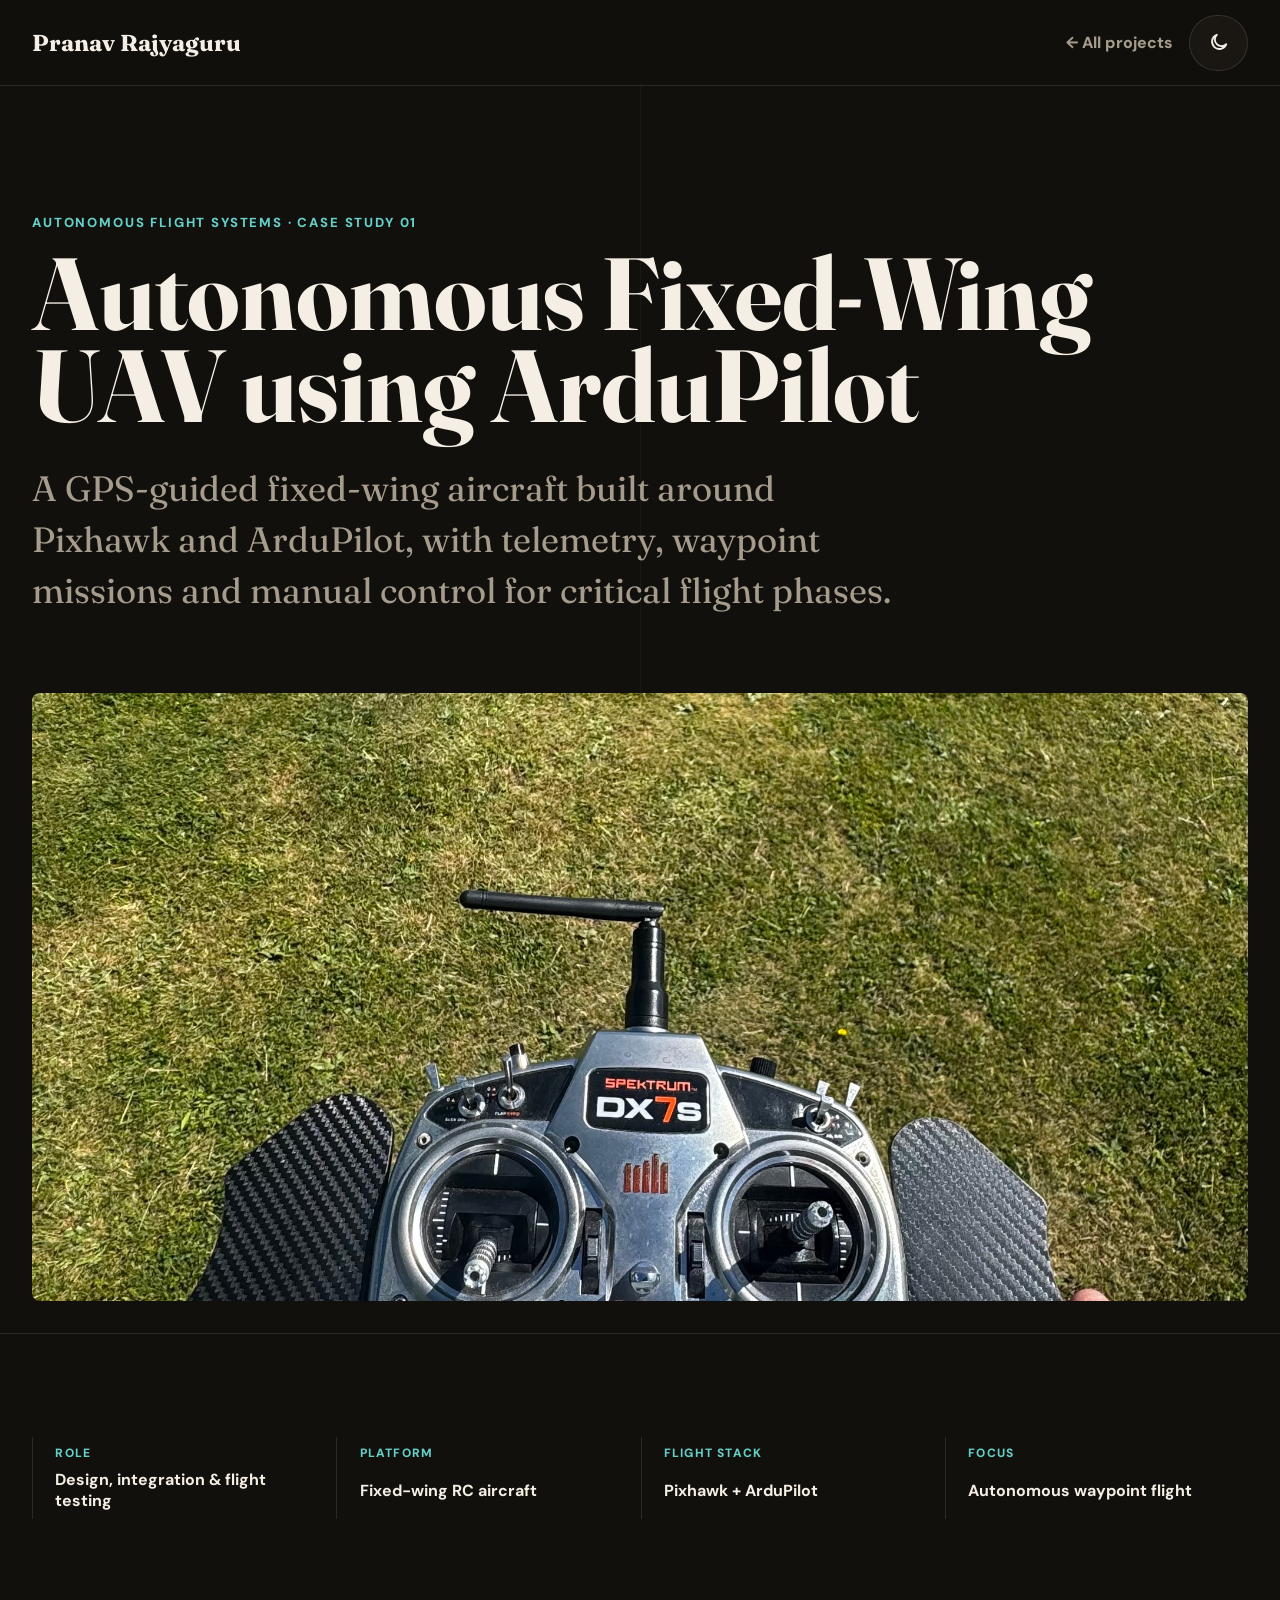
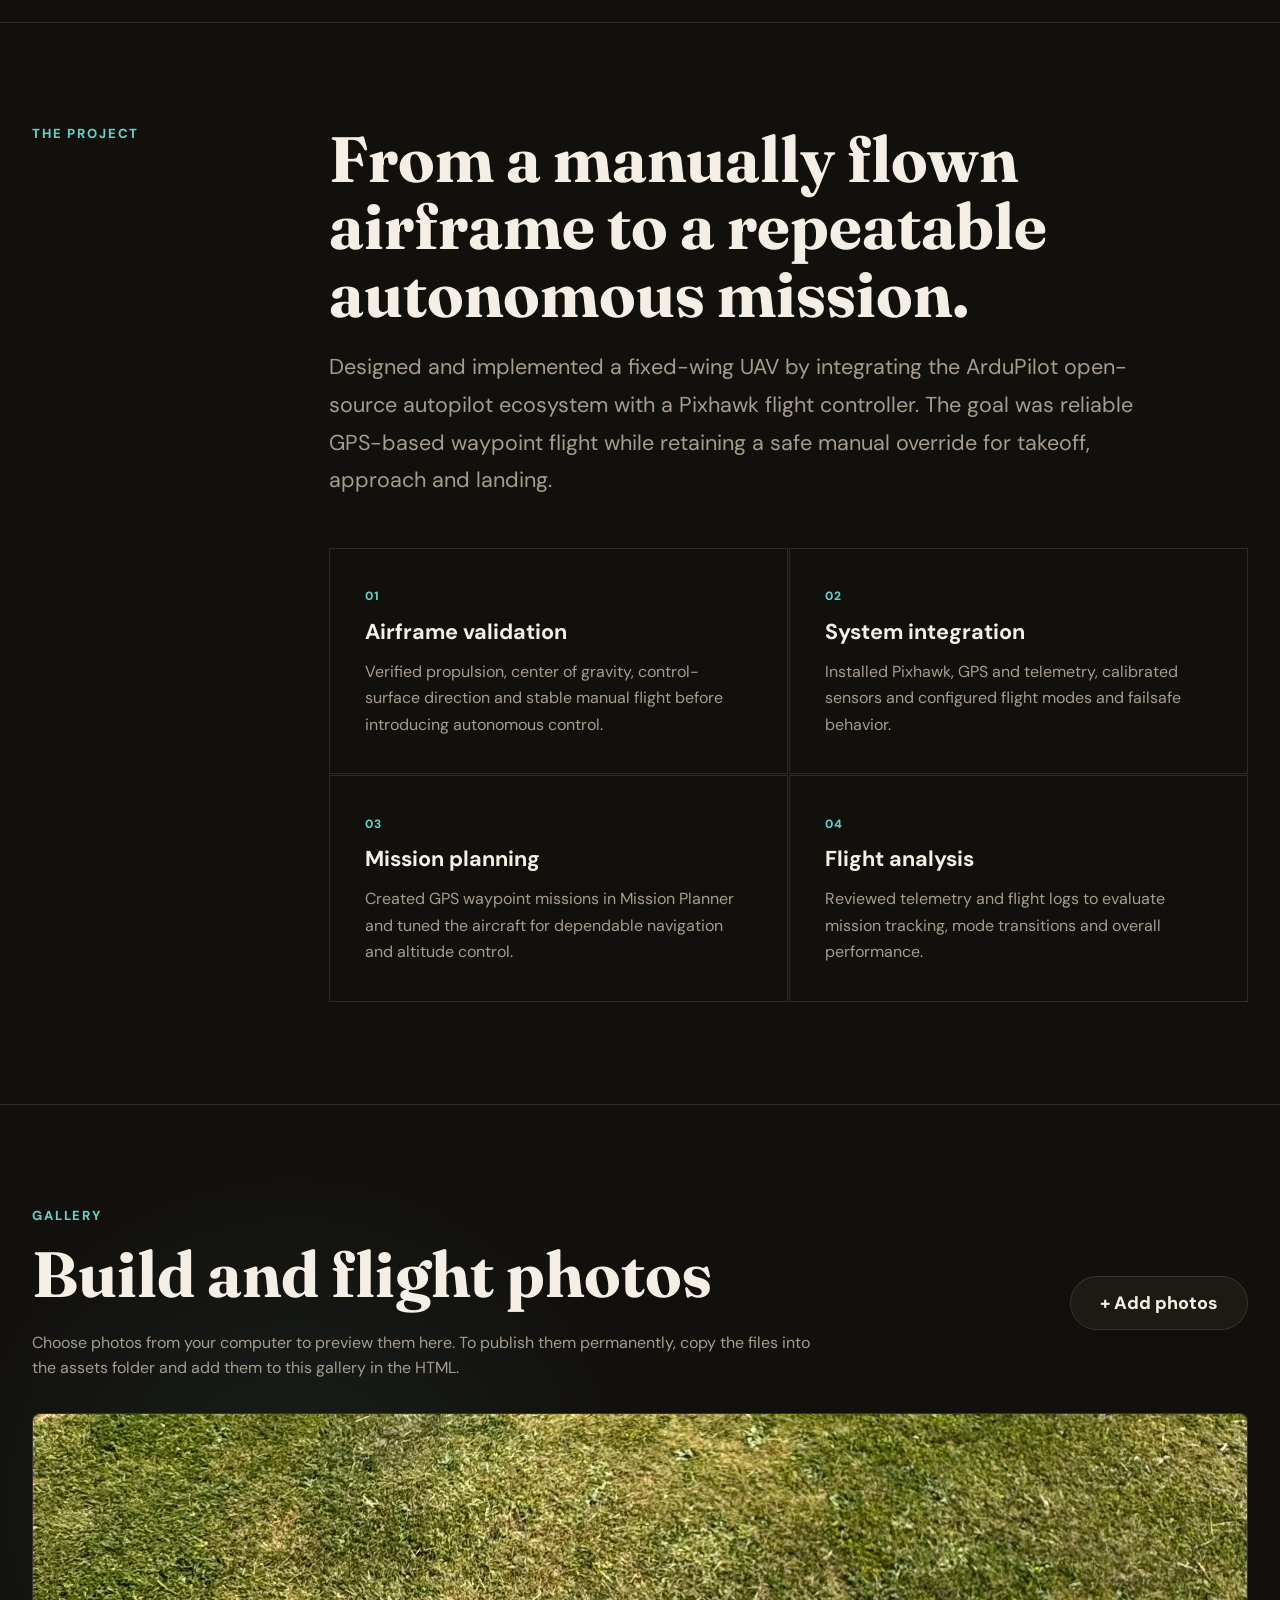
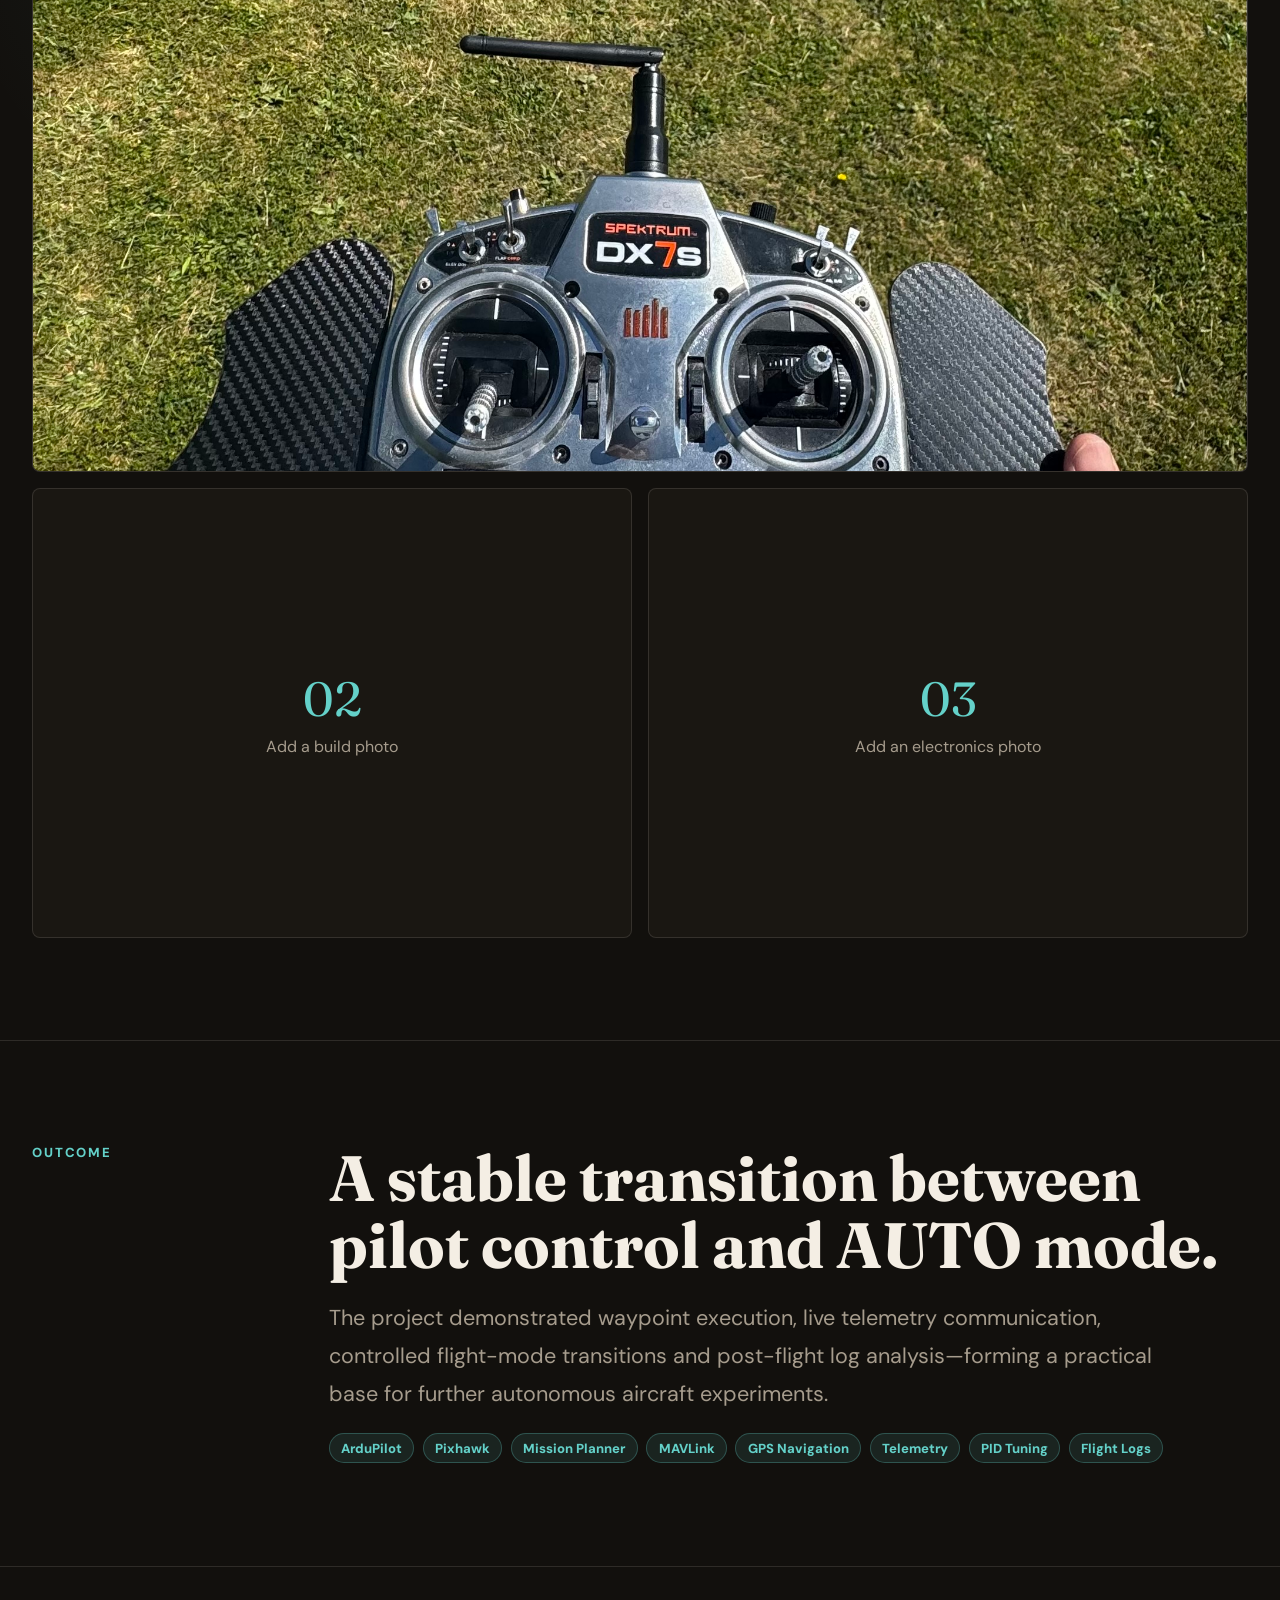
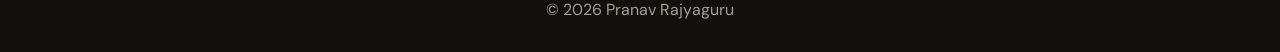
==== project-autonomous-uav.html @ 07b7494c "Open UAV project as standalone case study" ====
<!DOCTYPE html>
<html lang="en">
<head>
  <meta charset="UTF-8">
  <meta name="viewport" content="width=device-width, initial-scale=1.0">
  <meta name="description" content="Autonomous fixed-wing UAV case study by Pranav Rajyaguru.">
  <title>Autonomous Fixed-Wing UAV | Pranav Rajyaguru</title>
  <link rel="preconnect" href="https://fonts.googleapis.com">
  <link rel="preconnect" href="https://fonts.gstatic.com" crossorigin>
  <link href="https://fonts.googleapis.com/css2?family=DM+Sans:wght@500;600;700;800&family=Fraunces:opsz,wght@9..144,600;9..144,700&display=swap" rel="stylesheet">
  <link rel="stylesheet" href="style.css">
  <link rel="stylesheet" href="project.css">
</head>
<body>
  <header class="site-header">
    <nav class="nav-shell project-nav" aria-label="Project navigation">
      <a class="brand" href="index.html">Pranav Rajyaguru</a>
      <div class="project-nav-actions">
        <a href="index.html#projects">← All projects</a>
        <button class="chip-button theme-toggle" id="themeToggle" type="button" aria-label="Toggle theme">
          <svg viewBox="0 0 24 24" aria-hidden="true">
            <path d="M21 13.3A8 8 0 1 1 10.7 3a6.6 6.6 0 0 0 10.3 10.3Z"></path>
          </svg>
        </button>
      </div>
    </nav>
  </header>

  <main>
    <section class="project-hero">
      <div class="project-page-shell">
        <p class="project-label">Autonomous Flight Systems · Case Study 01</p>
        <h1>Autonomous Fixed-Wing UAV using ArduPilot</h1>
        <p class="project-intro">
          A GPS-guided fixed-wing aircraft built around Pixhawk and ArduPilot,
          with telemetry, waypoint missions and manual control for critical flight phases.
        </p>
        <img class="project-hero-image" src="assets/project-cover.jpg" alt="Fixed-wing UAV on a field">
      </div>
    </section>

    <section class="project-page-section">
      <div class="project-page-shell project-facts">
        <div><span>Role</span><strong>Design, integration & flight testing</strong></div>
        <div><span>Platform</span><strong>Fixed-wing RC aircraft</strong></div>
        <div><span>Flight stack</span><strong>Pixhawk + ArduPilot</strong></div>
        <div><span>Focus</span><strong>Autonomous waypoint flight</strong></div>
      </div>
    </section>

    <section class="project-page-section">
      <div class="project-page-shell story-grid">
        <p class="section-kicker">The project</p>
        <div>
          <h2>From a manually flown airframe to a repeatable autonomous mission.</h2>
          <p>Designed and implemented a fixed-wing UAV by integrating the ArduPilot open-source autopilot ecosystem with a Pixhawk flight controller. The goal was reliable GPS-based waypoint flight while retaining a safe manual override for takeoff, approach and landing.</p>

          <div class="project-page-phases">
            <article><span>01</span><h3>Airframe validation</h3><p>Verified propulsion, center of gravity, control-surface direction and stable manual flight before introducing autonomous control.</p></article>
            <article><span>02</span><h3>System integration</h3><p>Installed Pixhawk, GPS and telemetry, calibrated sensors and configured flight modes and failsafe behavior.</p></article>
            <article><span>03</span><h3>Mission planning</h3><p>Created GPS waypoint missions in Mission Planner and tuned the aircraft for dependable navigation and altitude control.</p></article>
            <article><span>04</span><h3>Flight analysis</h3><p>Reviewed telemetry and flight logs to evaluate mission tracking, mode transitions and overall performance.</p></article>
          </div>
        </div>
      </div>
    </section>

    <section class="project-page-section" id="gallery">
      <div class="project-page-shell">
        <div class="gallery-heading">
          <div>
            <p class="section-kicker">Gallery</p>
            <h2>Build and flight photos</h2>
          </div>
          <label class="pill-button gallery-upload">
            <input id="photoUpload" type="file" accept="image/*" multiple>
            + Add photos
          </label>
        </div>
        <p class="upload-note" id="uploadNote">Choose photos from your computer to preview them here. To publish them permanently, copy the files into the assets folder and add them to this gallery in the HTML.</p>
        <div class="project-gallery" id="projectGallery">
          <figure class="gallery-wide">
            <img src="assets/project-cover.jpg" alt="Fixed-wing UAV ready for flight">
            <figcaption>Flight-ready fixed-wing UAV</figcaption>
          </figure>
          <div class="gallery-placeholder"><span>02</span><p>Add a build photo</p></div>
          <div class="gallery-placeholder"><span>03</span><p>Add an electronics photo</p></div>
        </div>
      </div>
    </section>

    <section class="project-page-section">
      <div class="project-page-shell story-grid">
        <p class="section-kicker">Outcome</p>
        <div>
          <h2>A stable transition between pilot control and AUTO mode.</h2>
          <p>The project demonstrated waypoint execution, live telemetry communication, controlled flight-mode transitions and post-flight log analysis—forming a practical base for further autonomous aircraft experiments.</p>
          <div class="project-tags" aria-label="Technologies used">
            <span>ArduPilot</span><span>Pixhawk</span><span>Mission Planner</span><span>MAVLink</span>
            <span>GPS Navigation</span><span>Telemetry</span><span>PID Tuning</span><span>Flight Logs</span>
          </div>
        </div>
      </div>
    </section>
  </main>

  <footer class="footer"><p>&copy; <span id="currentYear"></span> Pranav Rajyaguru</p></footer>
  <script src="project.js"></script>
</body>
</html>
---- style.css ----
:root {
  --bg: #12100d;
  --panel: #1a1712;
  --panel-strong: #211d16;
  --text: #f4eee4;
  --muted: #a69c8d;
  --line: rgba(244, 238, 228, 0.12);
  --accent: #64d1c9;
  --accent-strong: #5bc8c0;
  --shadow: rgba(0, 0, 0, 0.35);
  --font-display: "Fraunces", Georgia, serif;
  --font-body: "DM Sans", Arial, sans-serif;
}

[data-theme="light"] {
  --bg: #f5eee4;
  --panel: #fff8ed;
  --panel-strong: #efe3d2;
  --text: #181510;
  --muted: #6f6252;
  --line: rgba(24, 21, 16, 0.14);
  --shadow: rgba(57, 43, 25, 0.14);
}

* {
  box-sizing: border-box;
  margin: 0;
  padding: 0;
}

html {
  scroll-behavior: smooth;
}

body {
  background:
    radial-gradient(circle at 23% 64%, rgba(100, 209, 201, 0.08), transparent 22rem),
    var(--bg);
  color: var(--text);
  font-family: var(--font-body);
  min-height: 100vh;
  transition: background-color 180ms ease, color 180ms ease;
}

body::before {
  background: linear-gradient(90deg, transparent, rgba(244, 238, 228, 0.035), transparent);
  content: "";
  inset: 0 auto 0 50%;
  pointer-events: none;
  position: fixed;
  width: 1px;
}

img {
  display: block;
  max-width: 100%;
}

a {
  color: inherit;
  text-decoration: none;
}

button {
  color: inherit;
  font: inherit;
}

.site-header {
  background: rgba(18, 16, 13, 0.86);
  backdrop-filter: blur(18px);
  position: sticky;
  top: 0;
  z-index: 10;
}

[data-theme="light"] .site-header {
  background: rgba(245, 238, 228, 0.86);
}

.nav-shell {
  align-items: center;
  border-bottom: 1px solid var(--line);
  display: flex;
  gap: 2rem;
  justify-content: space-between;
  margin: 0 auto;
  max-width: 1476px;
  min-height: 86px;
  padding: 0 2rem;
}

.brand {
  font-family: var(--font-display);
  font-size: clamp(1.25rem, 1.8vw, 1.7rem);
  font-weight: 700;
  letter-spacing: 0;
}

.nav-actions {
  align-items: center;
  display: flex;
  gap: clamp(1rem, 2.2vw, 2.4rem);
}

.nav-actions a {
  color: var(--muted);
  font-size: clamp(0.95rem, 1.4vw, 1.38rem);
  font-weight: 700;
  transition: color 160ms ease;
}

.nav-actions a:hover,
.nav-actions a.active {
  color: var(--accent);
}

.chip-button {
  align-items: center;
  background: var(--panel);
  border: 1px solid var(--line);
  border-radius: 999px;
  cursor: pointer;
  display: inline-flex;
  font-weight: 800;
  height: 56px;
  justify-content: center;
  min-width: 56px;
  padding: 0 1.1rem;
  transition: transform 160ms ease, border-color 160ms ease;
}

.chip-button:hover {
  border-color: rgba(100, 209, 201, 0.45);
  transform: translateY(-2px);
}

.theme-toggle svg {
  fill: none;
  height: 22px;
  stroke: currentColor;
  stroke-linecap: round;
  stroke-linejoin: round;
  stroke-width: 2;
  width: 22px;
}

.menu-button {
  background: transparent;
  border: 0;
  cursor: pointer;
  display: none;
  height: 42px;
  width: 42px;
}

.menu-button span {
  background: currentColor;
  display: block;
  height: 2px;
  margin: 7px auto;
  width: 23px;
}

.section {
  padding: clamp(5rem, 8vw, 9rem) 2rem;
}

.hero {
  min-height: calc(100vh - 86px);
}

.hero-shell {
  align-items: center;
  display: grid;
  gap: clamp(3.5rem, 7vw, 6rem);
  grid-template-columns: minmax(280px, 0.78fr) minmax(320px, 1.22fr);
  margin: 0 auto;
  max-width: 1510px;
}

.portrait-wrap {
  aspect-ratio: 1;
  border: 1px solid rgba(100, 209, 201, 0.46);
  border-radius: 50%;
  box-shadow: 0 24px 70px var(--shadow);
  margin-inline: auto;
  max-width: 510px;
  padding: 15px;
  position: relative;
  width: min(100%, 34vw);
}

.portrait-wrap::after {
  border: 1px solid rgba(244, 238, 228, 0.82);
  border-radius: 50%;
  content: "";
  inset: 28px;
  pointer-events: none;
  position: absolute;
}

.portrait {
  border-radius: 50%;
  height: 100%;
  object-fit: cover;
  object-position: center;
  width: 100%;
}

.hero-copy {
  max-width: 740px;
}

.eyebrow,
.section-kicker,
.project-label {
  color: var(--accent);
  font-size: 0.82rem;
  font-weight: 800;
  letter-spacing: 0.14em;
  margin-bottom: 1rem;
  text-transform: uppercase;
}

h1,
h2 {
  font-family: var(--font-display);
  font-weight: 700;
  letter-spacing: 0;
}

h1 {
  font-size: clamp(4.5rem, 8.2vw, 7.3rem);
  line-height: 0.9;
  margin-bottom: 2rem;
}

.lead {
  font-family: var(--font-display);
  font-size: clamp(2rem, 3.2vw, 2.8rem);
  font-weight: 600;
  line-height: 1.34;
  max-width: 620px;
}

.lead em {
  color: var(--accent);
  font-style: italic;
}

.button-row,
.social-row {
  display: flex;
  flex-wrap: wrap;
  gap: 1rem;
}

.button-row {
  margin-top: 1.75rem;
}

.social-row {
  margin-top: 1rem;
}

.pill-button,
.social-row a {
  align-items: center;
  background: rgba(33, 29, 22, 0.78);
  border: 1px solid var(--line);
  border-radius: 999px;
  display: inline-flex;
  font-size: clamp(1rem, 1.4vw, 1.35rem);
  font-weight: 800;
  gap: 0.7rem;
  justify-content: center;
  min-height: 68px;
  padding: 0 1.8rem;
  transition: transform 160ms ease, border-color 160ms ease, background 160ms ease;
}

[data-theme="light"] .pill-button,
[data-theme="light"] .social-row a {
  background: rgba(255, 248, 237, 0.8);
}

.pill-button:hover,
.social-row a:hover {
  border-color: rgba(100, 209, 201, 0.5);
  transform: translateY(-3px);
}

.pill-button.primary {
  background: var(--accent-strong);
  border-color: transparent;
  color: #10201d;
}

.pill-button svg {
  fill: none;
  height: 22px;
  stroke: currentColor;
  stroke-linecap: round;
  stroke-linejoin: round;
  stroke-width: 2;
  width: 22px;
}

.social-icon {
  align-items: center;
  display: inline-flex;
  font-size: 0.82rem;
  font-weight: 900;
  height: 24px;
  justify-content: center;
  line-height: 1;
  width: 24px;
}

.linkedin {
  background: #0a66c2;
  border-radius: 3px;
  color: #fff;
  font-family: Arial, sans-serif;
  font-size: 1rem;
}

.gitlab {
  color: #ff7a2f;
}

.github {
  background: var(--text);
  border-radius: 50%;
  color: var(--bg);
  font-size: 0.68rem;
}

.content-shell,
.contact-shell {
  margin: 0 auto;
  max-width: 1240px;
}

.content-shell {
  display: grid;
  gap: clamp(2rem, 6vw, 5rem);
  grid-template-columns: 220px 1fr;
}

.split-section {
  border-top: 1px solid var(--line);
}

.split-section h2,
.contact-section h2 {
  font-size: clamp(2.4rem, 5vw, 4.4rem);
  line-height: 1.03;
  margin-bottom: 1.2rem;
}

.split-section p:not(.section-kicker):not(.project-label) {
  color: var(--muted);
  font-size: clamp(1.05rem, 1.7vw, 1.35rem);
  line-height: 1.75;
  max-width: 870px;
}

.card-grid {
  display: grid;
  gap: 1rem;
  grid-template-columns: repeat(3, minmax(0, 1fr));
}

.experience-stack {
  display: grid;
  gap: 0;
}

.experience-item {
  background: transparent;
  border: 0;
  border-top: 1px solid var(--line);
  border-radius: 0;
  display: grid;
  gap: clamp(1.4rem, 4vw, 3rem);
  grid-template-columns: minmax(170px, 220px) minmax(0, 1fr);
  padding: clamp(1.8rem, 3.4vw, 2.7rem) 0;
}

.experience-item:last-of-type {
  border-bottom: 1px solid var(--line);
}

.experience-meta {
  align-content: start;
  display: grid;
  gap: 0.6rem;
}

.experience-meta span,
.detail-card span {
  color: var(--muted);
  font-size: 0.95rem;
  font-weight: 700;
}

.experience-meta strong {
  color: var(--accent);
  font-size: 0.9rem;
  line-height: 1.25;
}

.experience-logo-card {
  align-items: center;
  background: transparent;
  border: 0;
  border-radius: 0;
  display: flex;
  height: 48px;
  justify-content: flex-start;
  margin-top: 0.2rem;
  overflow: visible;
  padding: 0;
  width: 132px;
}

.experience-logo-card img {
  filter: grayscale(1) contrast(1.04);
  max-height: 42px;
  mix-blend-mode: multiply;
  object-fit: contain;
  opacity: 0.9;
  width: 100%;
}

.experience-logo-card .cybex-logo-img {
  max-height: none;
  width: 118px;
}

.experience-logo-card .audi-logo-img {
  max-height: none;
  width: 96px;
}

.experience-logo-card .porsche-logo-img {
  max-height: none;
  width: 40px;
}

[data-theme="dark"] .experience-logo-card img {
  filter: grayscale(1) invert(1) contrast(0.9);
  mix-blend-mode: screen;
  opacity: 0.82;
}

.experience-item h3 {
  font-size: clamp(1.45rem, 2.6vw, 2.25rem);
  line-height: 1.22;
  margin-bottom: 1rem;
}

.experience-item ul {
  color: var(--muted);
  display: grid;
  font-size: clamp(1rem, 1.6vw, 1.2rem);
  gap: 0.75rem;
  line-height: 1.65;
  list-style: none;
}

.experience-item li {
  padding-left: 1.15rem;
  position: relative;
}

.experience-item li::before {
  background: var(--accent);
  border-radius: 50%;
  content: "";
  height: 0.38rem;
  left: 0;
  position: absolute;
  top: 0.65rem;
  width: 0.38rem;
}

.detail-card,
.project-feature {
  background: var(--panel);
  border: 1px solid var(--line);
  border-radius: 8px;
}

.detail-card {
  padding: 1.4rem;
}

.detail-card p {
  color: var(--accent);
  font-size: 0.82rem;
  font-weight: 800;
  letter-spacing: 0.08em;
  margin-bottom: 0.55rem;
  text-transform: uppercase;
}

.detail-card h3 {
  font-size: clamp(1.2rem, 1.8vw, 1.55rem);
  line-height: 1.25;
}

.project-feature {
  align-items: start;
  display: grid;
  gap: 2rem;
  grid-template-columns: minmax(240px, 0.55fr) 1fr;
  overflow: hidden;
  padding: 1rem;
}

#projects .content-shell {
  grid-template-columns: 1fr;
  max-width: 1080px;
}

#projects .section-kicker {
  margin-bottom: 1rem;
}

.project-stack {
  display: grid;
  gap: 1rem;
}

.project-accordion {
  background: var(--panel);
  border: 1px solid var(--line);
  border-radius: 8px;
  overflow: hidden;
  transition: border-color 160ms ease, background 160ms ease;
}

.project-accordion[open],
.project-accordion:hover {
  background: var(--panel-strong);
  border-color: rgba(100, 209, 201, 0.44);
}

.project-accordion summary,
.project-card-link {
  align-items: stretch;
  cursor: pointer;
  display: grid;
  gap: 1rem;
  grid-template-columns: minmax(180px, 280px) minmax(0, 1fr);
  list-style: none;
  padding: 1rem;
}

.project-accordion summary::-webkit-details-marker {
  display: none;
}

.project-accordion summary img,
.project-card-link img,
.project-card-media {
  aspect-ratio: 16 / 9;
  background: rgba(100, 209, 201, 0.1);
  border-radius: 6px;
  height: 160px;
  object-fit: cover;
  width: 100%;
}

.project-card-media {
  align-items: center;
  color: var(--accent);
  display: flex;
  font-family: var(--font-display);
  font-size: clamp(2.4rem, 6vw, 4rem);
  font-weight: 700;
  justify-content: center;
}

.project-summary-copy {
  align-content: center;
  display: grid;
  gap: 0.65rem;
  min-width: 0;
}

.project-summary-copy strong {
  font-family: var(--font-display);
  font-size: clamp(1.8rem, 4vw, 3.5rem);
  line-height: 1;
}

.project-summary-copy span:not(.project-card-number):not(.project-card-action) {
  color: var(--muted);
  font-size: clamp(1rem, 1.4vw, 1.15rem);
  line-height: 1.55;
}

.project-card-number,
.project-card-action {
  color: var(--accent);
  font-size: 0.76rem;
  font-weight: 800;
  letter-spacing: 0.1em;
  text-transform: uppercase;
}

.project-card-link {
  transition: transform 180ms ease;
}

.project-card-link:hover {
  transform: translateY(-2px);
}

.project-accordion[open] .project-card-action {
  color: var(--text);
}

.project-accordion[open] .project-feature,
.project-accordion[open] .project-placeholder {
  animation: project-panel-in 180ms ease;
}

@keyframes project-panel-in {
  from {
    opacity: 0;
    transform: translateY(8px);
  }

  to {
    opacity: 1;
    transform: translateY(0);
  }
}

.project-feature img {
  aspect-ratio: 4 / 3;
  border-radius: 6px;
  height: 100%;
  max-height: 420px;
  object-fit: cover;
  width: 100%;
}

.project-copy {
  padding: 1rem 1rem 1rem 0;
}

.project-copy > p {
  margin-bottom: 1.2rem;
}

.project-highlights,
.project-phases {
  display: grid;
  gap: 1rem;
  margin-top: 1rem;
}

.project-highlights {
  grid-template-columns: repeat(2, minmax(0, 1fr));
}

.project-highlights div,
.project-phases article {
  background: rgba(255, 255, 255, 0.025);
  border: 1px solid var(--line);
  border-radius: 8px;
  padding: 1rem;
}

.project-highlights span,
.project-phases span {
  color: var(--accent);
  display: inline-block;
  font-size: 0.76rem;
  font-weight: 800;
  letter-spacing: 0.1em;
  margin-bottom: 0.4rem;
  text-transform: uppercase;
}

.project-phases h3 {
  font-size: clamp(1.1rem, 1.8vw, 1.35rem);
  margin-bottom: 0.45rem;
}

.project-tags {
  display: flex;
  flex-wrap: wrap;
  gap: 0.55rem;
  margin-top: 1.2rem;
}

.project-tags span {
  background: rgba(100, 209, 201, 0.1);
  border: 1px solid rgba(100, 209, 201, 0.28);
  border-radius: 999px;
  color: var(--accent);
  font-size: 0.82rem;
  font-weight: 800;
  padding: 0.35rem 0.7rem;
}

.project-placeholder {
  background: var(--panel);
  border: 1px solid var(--line);
  border-radius: 8px;
  padding: clamp(1.2rem, 3vw, 2rem);
}

.project-placeholder p:not(.project-label) {
  color: var(--muted);
  font-size: clamp(1.05rem, 1.7vw, 1.35rem);
  line-height: 1.75;
  max-width: 760px;
}

.contact-section {
  border-top: 1px solid var(--line);
  text-align: center;
}

.contact-shell {
  align-items: center;
  display: flex;
  flex-direction: column;
}

.contact-section h2 {
  max-width: 850px;
}

.footer {
  border-top: 1px solid var(--line);
  color: var(--muted);
  padding: 2rem;
  text-align: center;
}

@media (max-width: 980px) {
  .nav-actions {
    background: var(--bg);
    border-bottom: 1px solid var(--line);
    display: none;
    flex-direction: column;
    gap: 1.4rem;
    left: 0;
    padding: 1.5rem;
    position: absolute;
    right: 0;
    top: 86px;
  }

  .nav-actions.open {
    display: flex;
  }

  .menu-button {
    display: block;
  }

  .hero-shell,
  .content-shell,
  .experience-item,
  .project-feature {
    grid-template-columns: 1fr;
  }

  .project-accordion summary,
  .project-card-link {
    grid-template-columns: 1fr;
  }

  .portrait-wrap {
    max-width: 430px;
    width: min(100%, 430px);
  }

  .hero-copy {
    margin: 0 auto;
    text-align: center;
  }

  .lead {
    margin: 0 auto;
  }

  .button-row,
  .social-row {
    justify-content: center;
  }

  .project-copy {
    padding: 0.5rem;
  }

  .project-highlights {
    grid-template-columns: 1fr;
  }

  .card-grid {
    grid-template-columns: 1fr;
  }
}

@media (max-width: 620px) {
  .nav-shell,
  .section {
    padding-left: 1rem;
    padding-right: 1rem;
  }

  .hero {
    min-height: auto;
  }

  h1 {
    font-size: clamp(3.2rem, 16vw, 4.9rem);
  }

  .lead {
    font-size: clamp(1.55rem, 8vw, 2.15rem);
  }

  .portrait-wrap {
    padding: 10px;
  }

  .portrait-wrap::after {
    inset: 20px;
  }

  .pill-button,
  .social-row a {
    min-height: 56px;
    padding: 0 1.2rem;
    width: 100%;
  }
}
---- project.css ----
.project-page-shell {
  margin: 0 auto;
  max-width: 1240px;
}

.project-nav-actions {
  align-items: center;
  display: flex;
  gap: 1rem;
}

.project-nav-actions > a {
  color: var(--muted);
  font-weight: 800;
}

.project-nav-actions > a:hover {
  color: var(--accent);
}

.project-hero {
  padding: clamp(5rem, 10vw, 9rem) 2rem 2rem;
}

.project-hero h1 {
  font-size: clamp(3.6rem, 8vw, 7.5rem);
  max-width: 1100px;
}

.project-intro {
  color: var(--muted);
  font-family: var(--font-display);
  font-size: clamp(1.4rem, 2.8vw, 2.2rem);
  line-height: 1.45;
  max-width: 880px;
}

.project-hero-image {
  aspect-ratio: 16 / 8;
  border-radius: 8px;
  margin-top: clamp(2.5rem, 6vw, 5rem);
  object-fit: cover;
  width: 100%;
}

.project-page-section {
  border-top: 1px solid var(--line);
  padding: clamp(4rem, 8vw, 7rem) 2rem;
}

.project-facts {
  display: grid;
  gap: 1px;
  grid-template-columns: repeat(4, 1fr);
}

.project-facts div {
  border-left: 1px solid var(--line);
  display: grid;
  gap: 0.55rem;
  padding: 0.5rem 1.4rem;
}

.project-facts span,
.project-page-phases span {
  color: var(--accent);
  font-size: 0.75rem;
  font-weight: 800;
  letter-spacing: 0.1em;
  text-transform: uppercase;
}

.story-grid {
  display: grid;
  gap: clamp(2rem, 6vw, 5rem);
  grid-template-columns: 220px 1fr;
}

.story-grid h2,
.gallery-heading h2 {
  font-size: clamp(2.4rem, 5vw, 4.4rem);
  line-height: 1.05;
  margin-bottom: 1.4rem;
}

.story-grid > div > p {
  color: var(--muted);
  font-size: clamp(1.05rem, 1.7vw, 1.35rem);
  line-height: 1.75;
  max-width: 850px;
}

.project-page-phases {
  display: grid;
  gap: 1px;
  grid-template-columns: repeat(2, 1fr);
  margin-top: 3rem;
}

.project-page-phases article {
  border: 1px solid var(--line);
  padding: clamp(1.4rem, 3vw, 2.2rem);
}

.project-page-phases h3 {
  font-size: 1.35rem;
  margin: 0.8rem 0;
}

.project-page-phases p {
  color: var(--muted);
  line-height: 1.65;
}

.gallery-heading {
  align-items: end;
  display: flex;
  justify-content: space-between;
}

.gallery-upload {
  cursor: pointer;
  min-height: 54px;
}

.gallery-upload input {
  display: none;
}

.upload-note {
  color: var(--muted);
  line-height: 1.6;
  margin: 0 0 2rem;
  max-width: 800px;
}

.project-gallery {
  display: grid;
  gap: 1rem;
  grid-template-columns: repeat(2, 1fr);
}

.project-gallery figure,
.gallery-placeholder {
  background: var(--panel);
  border: 1px solid var(--line);
  border-radius: 8px;
  overflow: hidden;
}

.project-gallery img {
  aspect-ratio: 4 / 3;
  height: 100%;
  object-fit: cover;
  width: 100%;
}

.gallery-wide {
  grid-column: 1 / -1;
}

.gallery-wide img {
  aspect-ratio: 16 / 8;
}

.project-gallery figcaption {
  color: var(--muted);
  padding: 0.9rem 1rem;
}

.gallery-placeholder {
  align-items: center;
  aspect-ratio: 4 / 3;
  color: var(--muted);
  display: flex;
  flex-direction: column;
  gap: 0.5rem;
  justify-content: center;
}

.gallery-placeholder span {
  color: var(--accent);
  font-family: var(--font-display);
  font-size: 3rem;
}

@media (max-width: 760px) {
  .project-hero,
  .project-page-section {
    padding-left: 1rem;
    padding-right: 1rem;
  }

  .project-facts,
  .story-grid,
  .project-page-phases,
  .project-gallery {
    grid-template-columns: 1fr;
  }

  .gallery-wide {
    grid-column: auto;
  }

  .gallery-heading {
    align-items: flex-start;
    flex-direction: column;
  }

  .gallery-upload {
    margin-bottom: 1.5rem;
  }
}
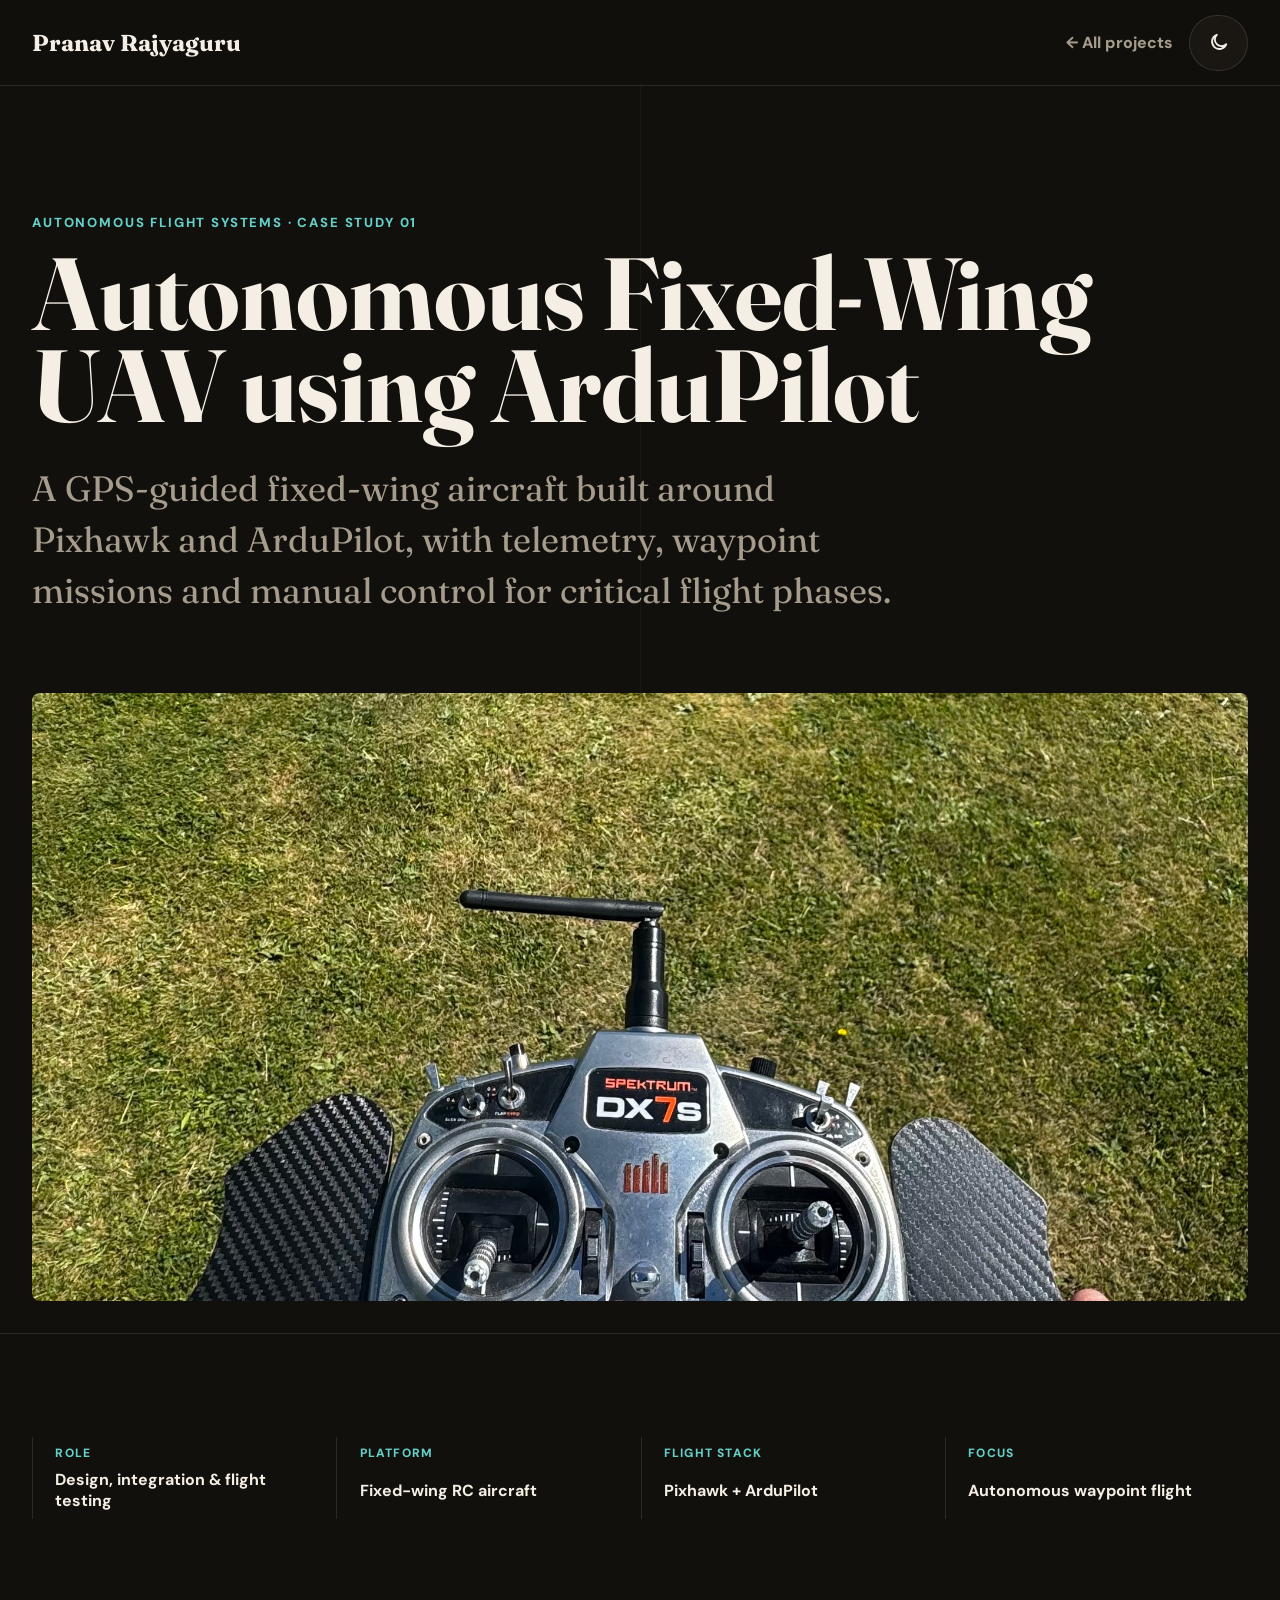
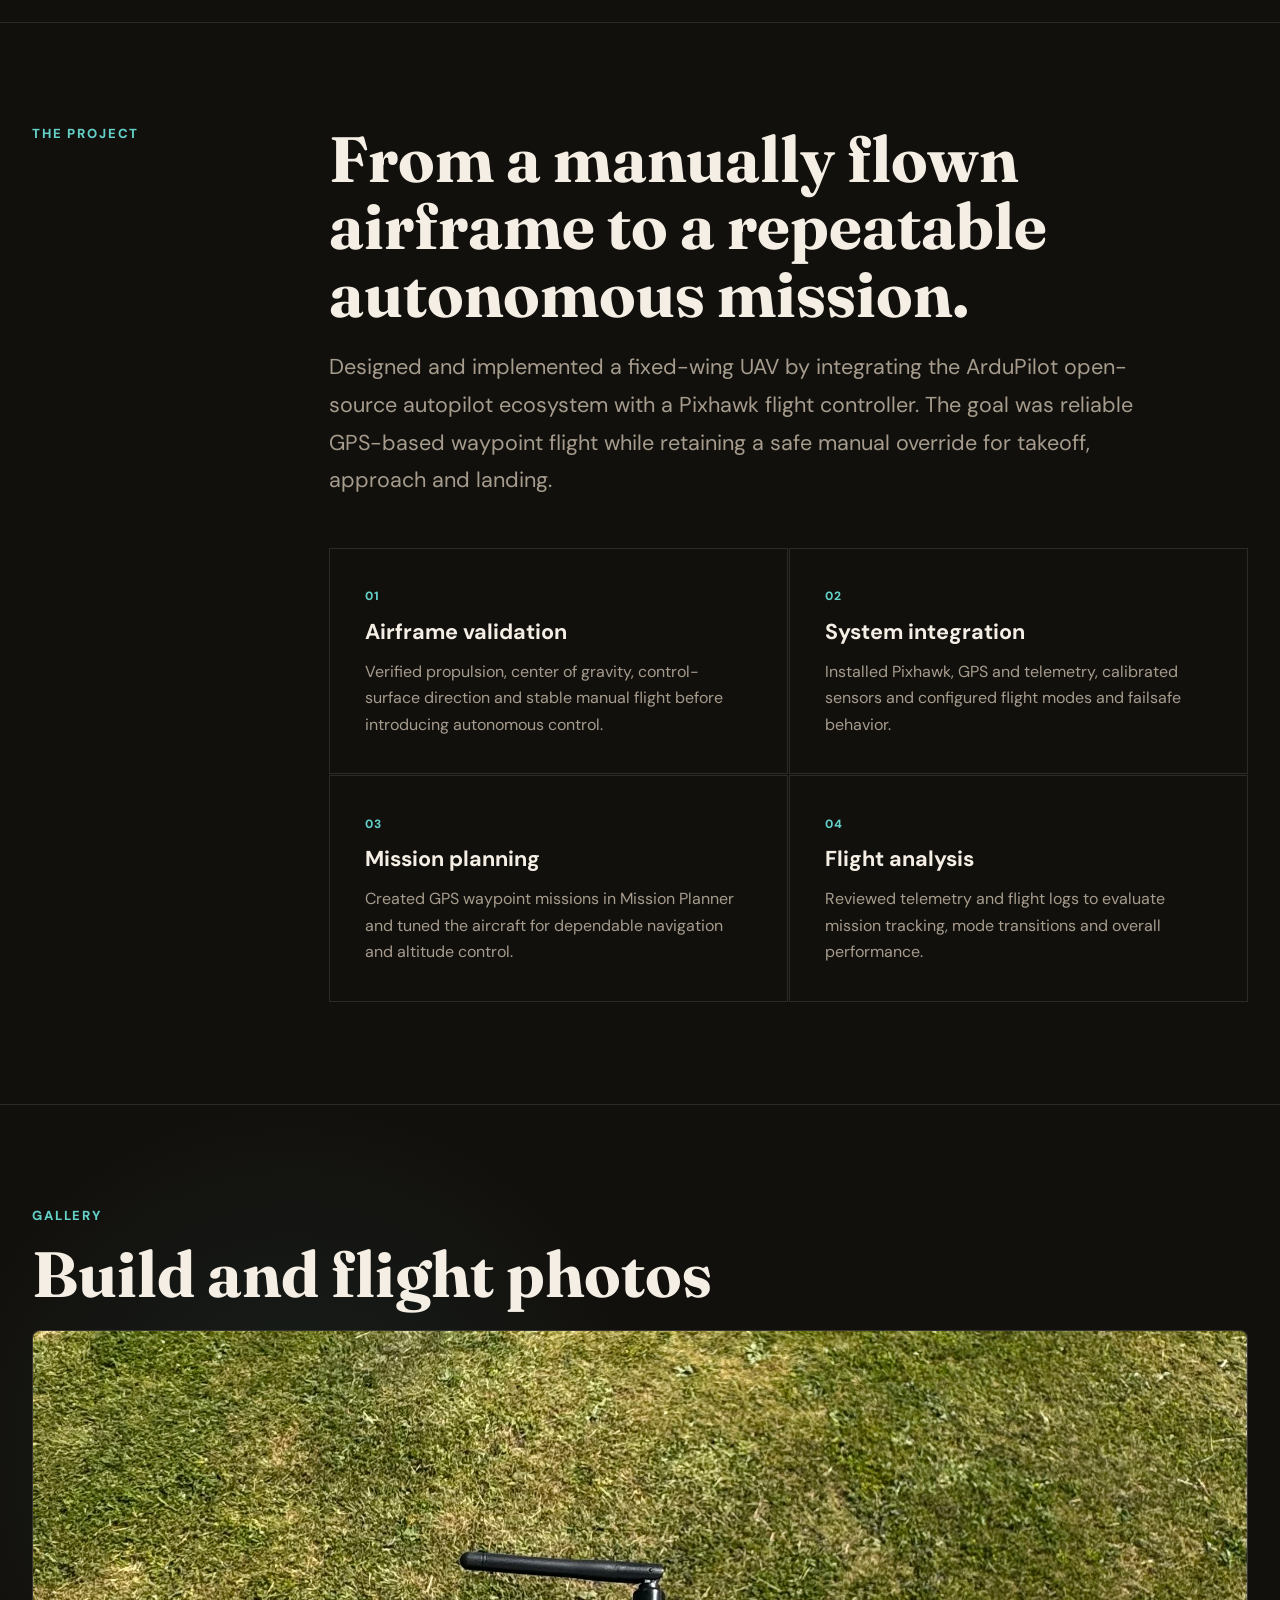
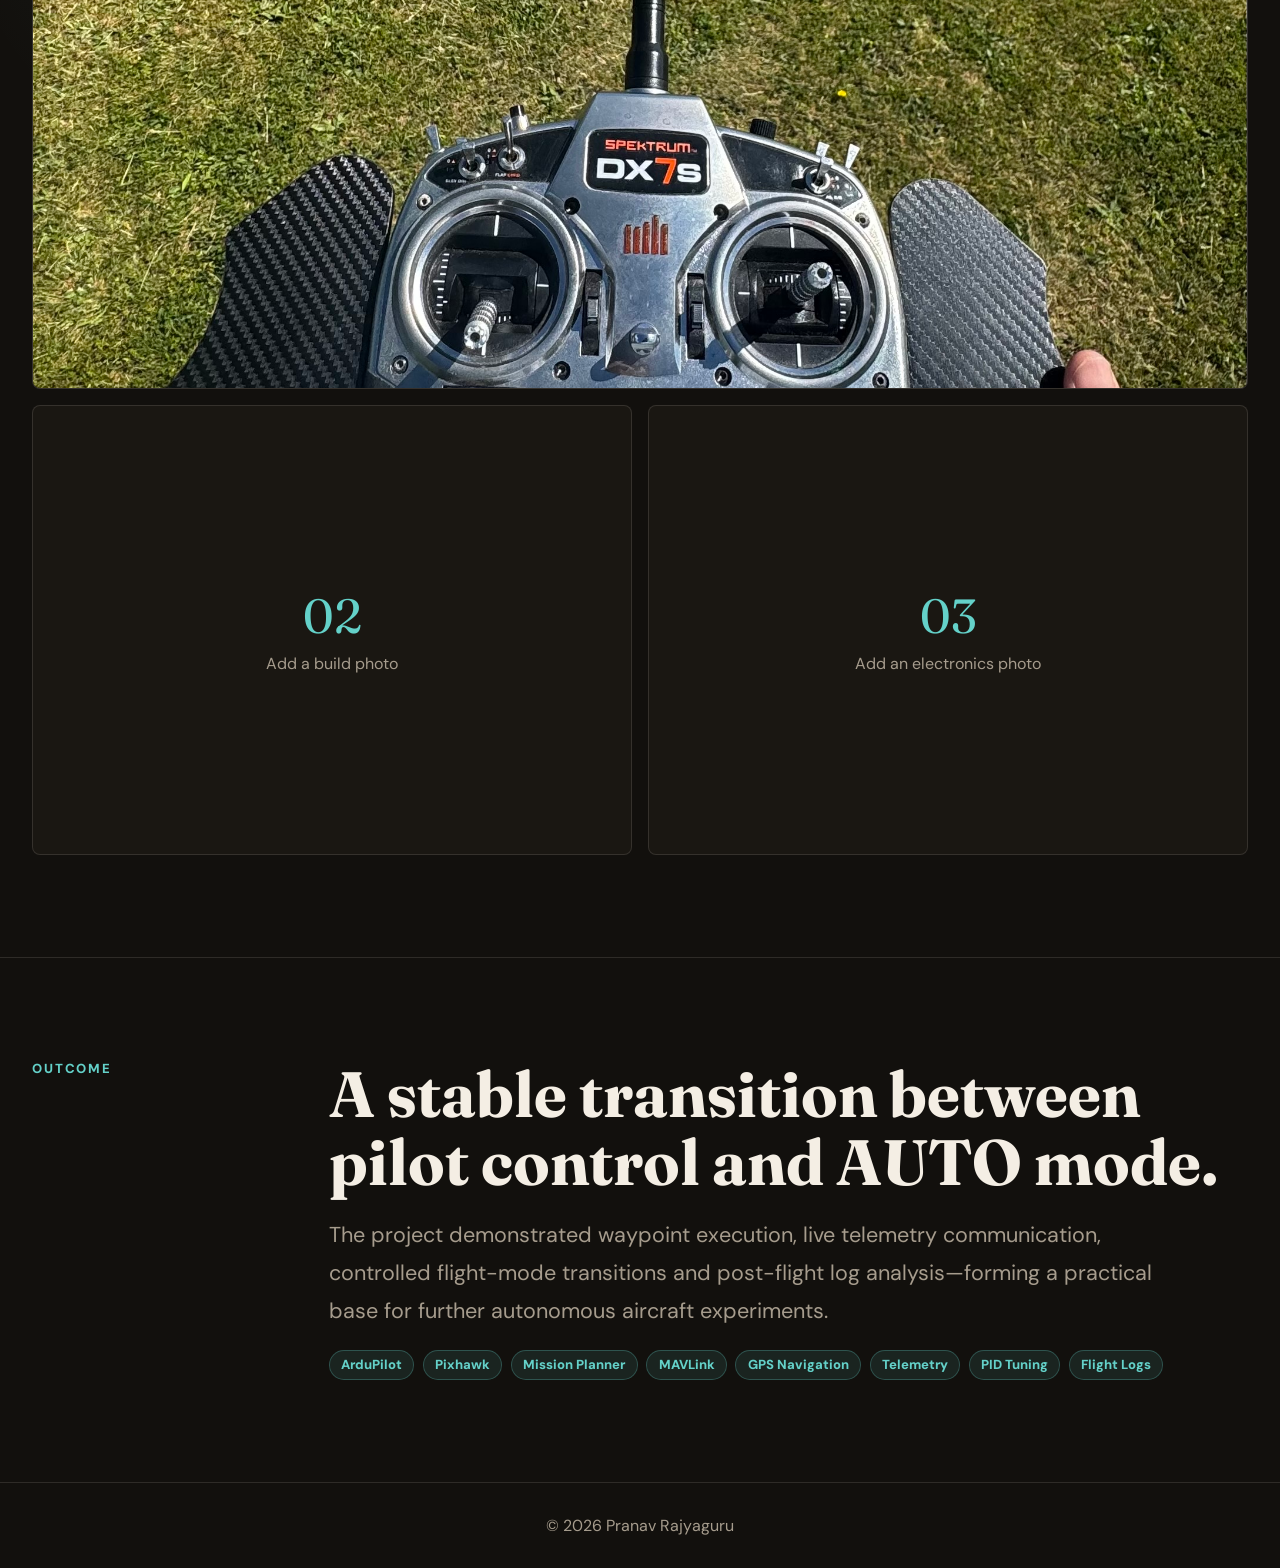
==== commit edb74232: "Remove public gallery upload controls" ====
--- a/project-autonomous-uav.html
+++ b/project-autonomous-uav.html
@@ -72,13 +72,8 @@
             <p class="section-kicker">Gallery</p>
             <h2>Build and flight photos</h2>
           </div>
-          <label class="pill-button gallery-upload">
-            <input id="photoUpload" type="file" accept="image/*" multiple>
-            + Add photos
-          </label>
         </div>
-        <p class="upload-note" id="uploadNote">Choose photos from your computer to preview them here. To publish them permanently, copy the files into the assets folder and add them to this gallery in the HTML.</p>
-        <div class="project-gallery" id="projectGallery">
+        <div class="project-gallery">
           <figure class="gallery-wide">
             <img src="assets/project-cover.jpg" alt="Fixed-wing UAV ready for flight">
             <figcaption>Flight-ready fixed-wing UAV</figcaption>
--- a/project.css
+++ b/project.css
@@ -118,22 +118,6 @@
   justify-content: space-between;
 }
 
-.gallery-upload {
-  cursor: pointer;
-  min-height: 54px;
-}
-
-.gallery-upload input {
-  display: none;
-}
-
-.upload-note {
-  color: var(--muted);
-  line-height: 1.6;
-  margin: 0 0 2rem;
-  max-width: 800px;
-}
-
 .project-gallery {
   display: grid;
   gap: 1rem;
@@ -202,12 +186,4 @@
     grid-column: auto;
   }
 
-  .gallery-heading {
-    align-items: flex-start;
-    flex-direction: column;
-  }
-
-  .gallery-upload {
-    margin-bottom: 1.5rem;
-  }
 }
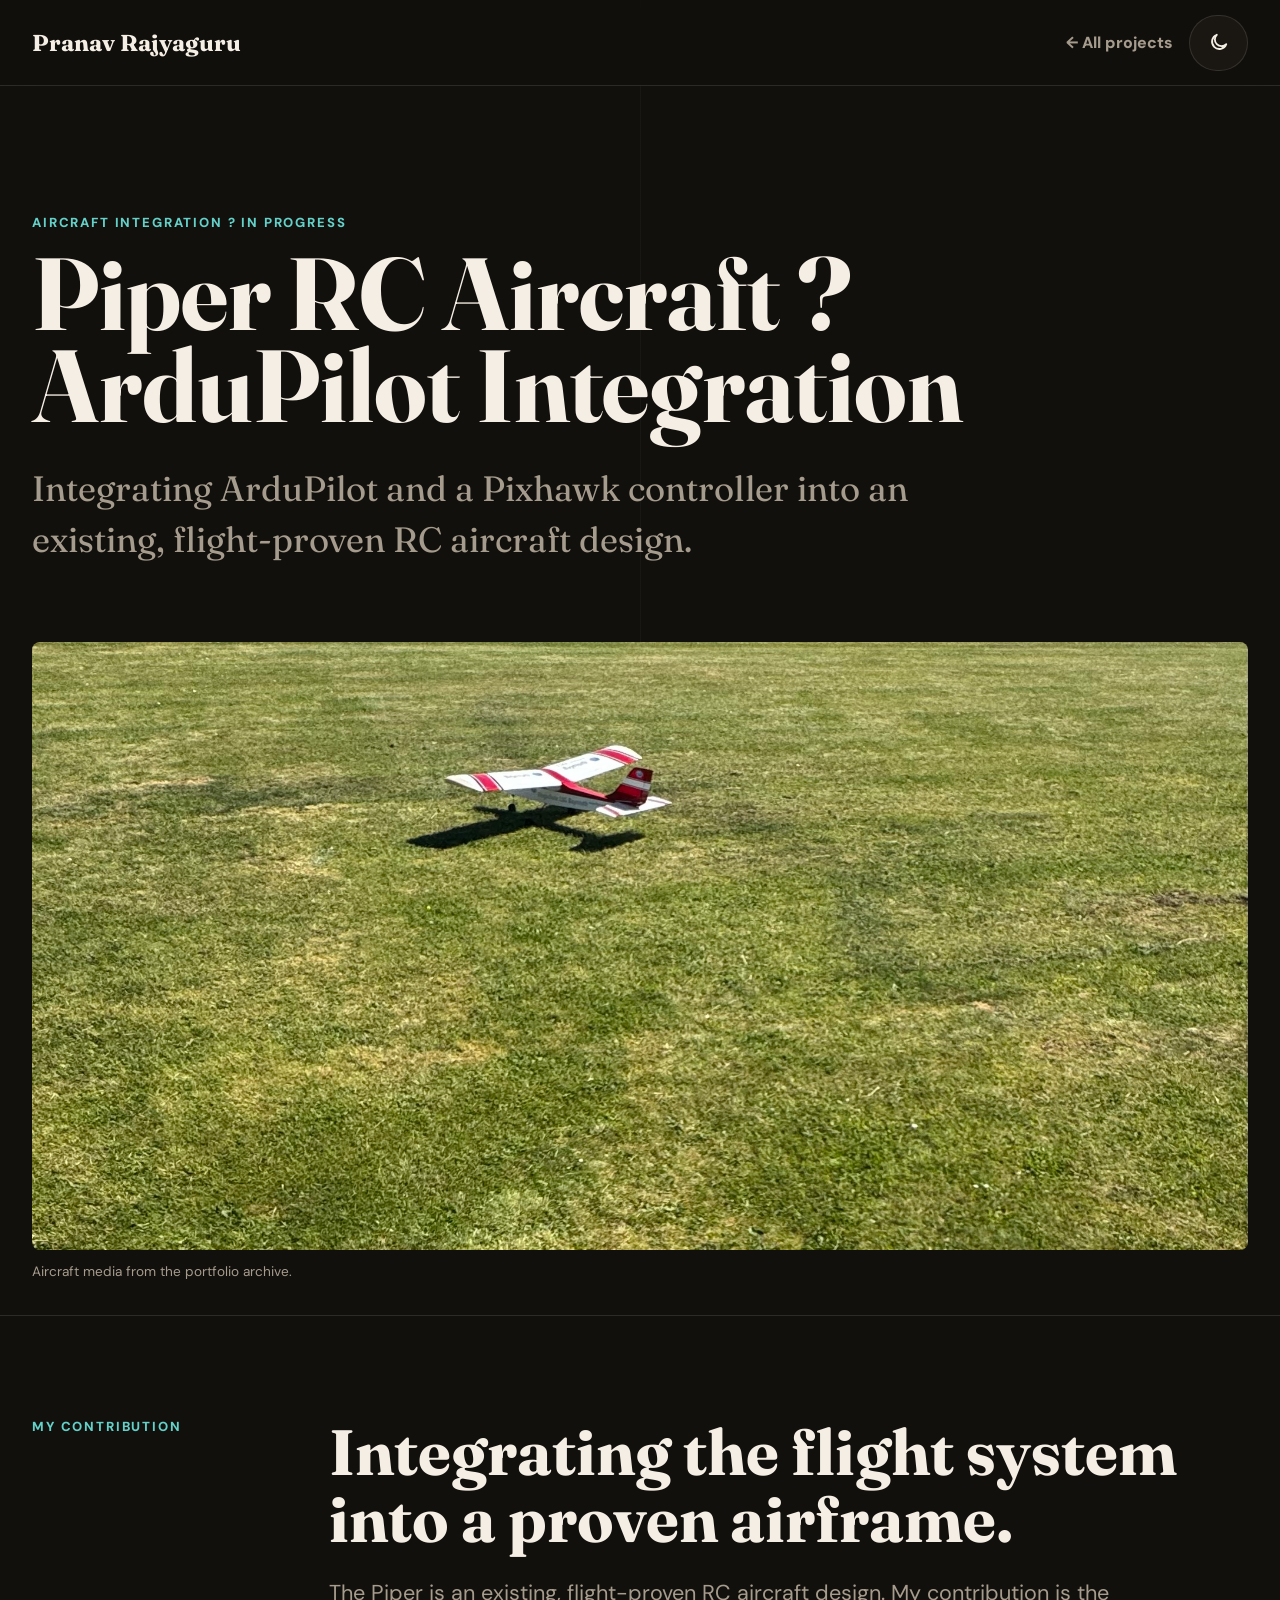
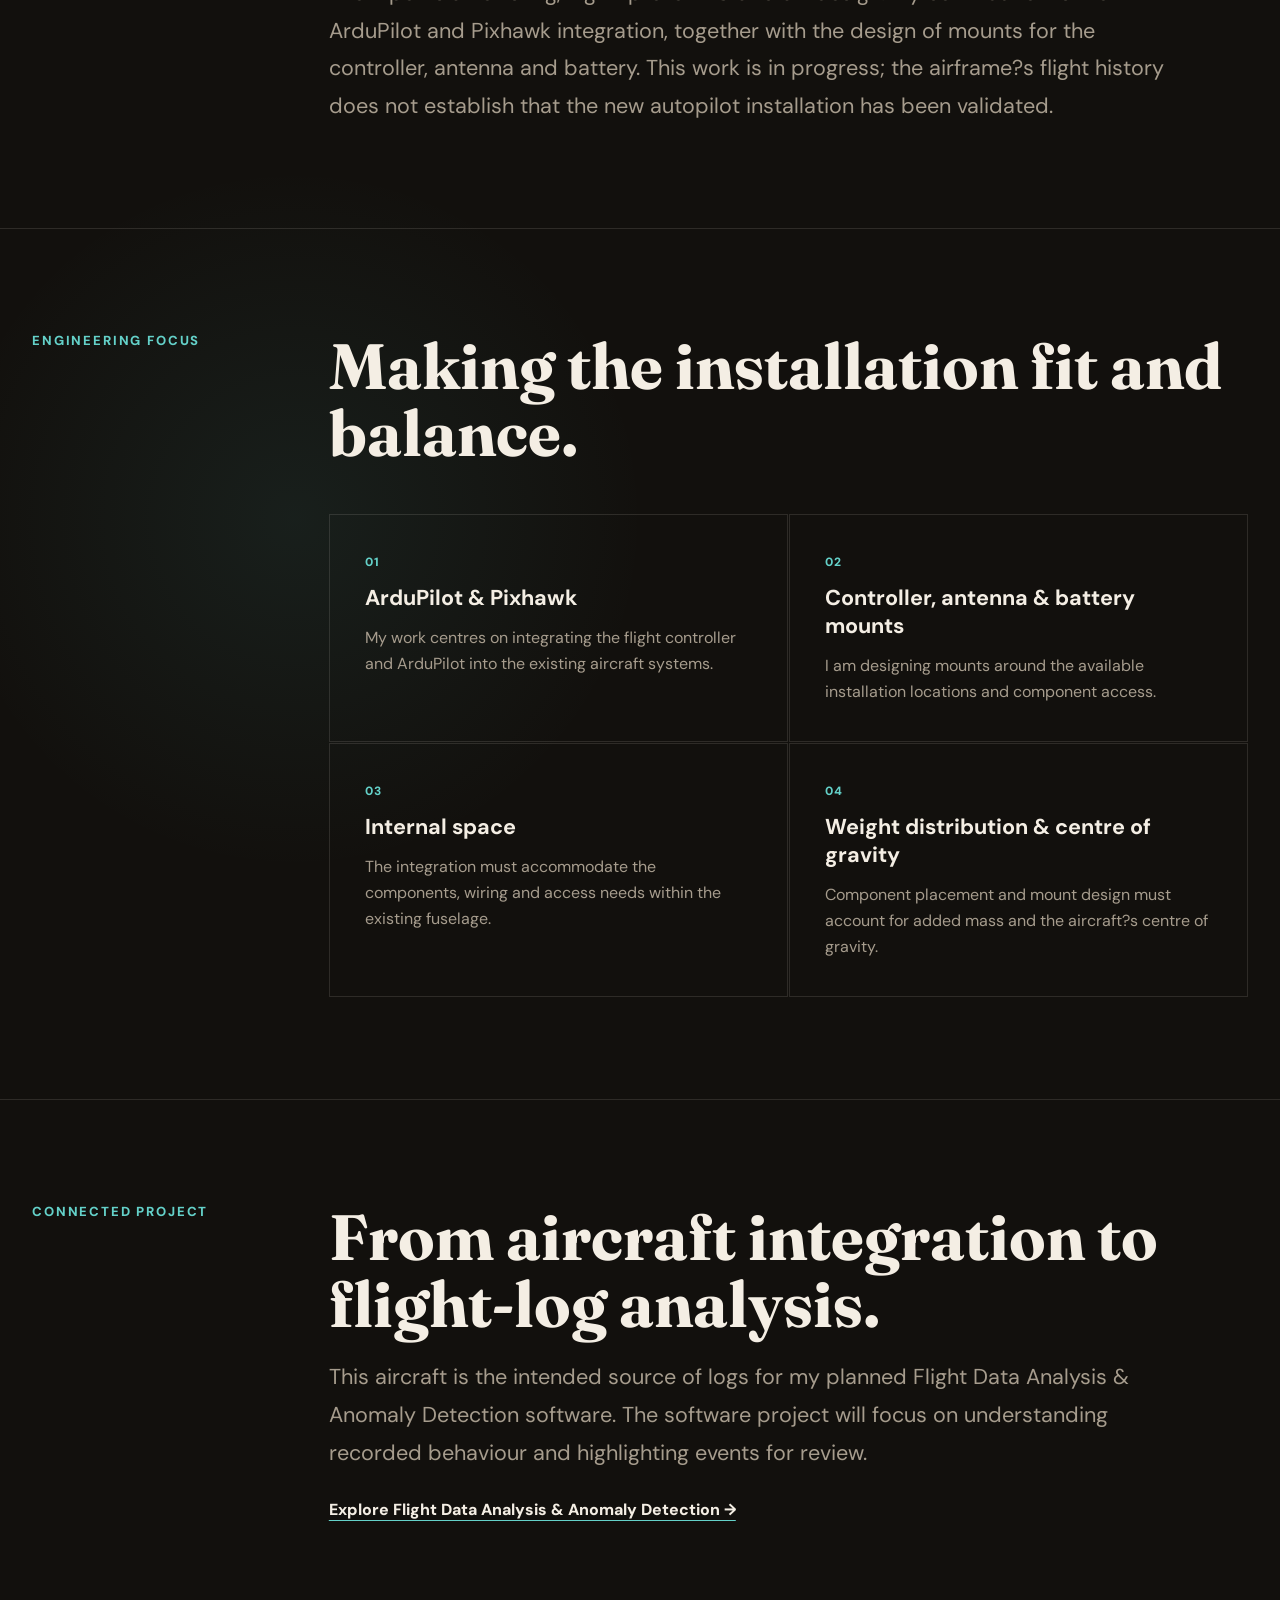
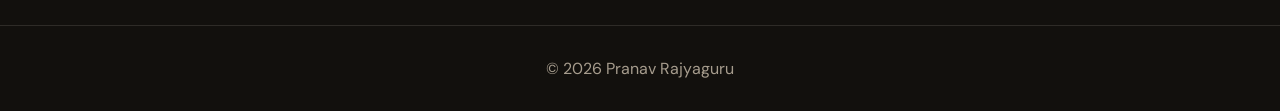
==== commit 8ce02367: "Present Piper integration and planned flight data analysis projects" ====
--- a/project-autonomous-uav.html
+++ b/project-autonomous-uav.html
@@ -3,13 +3,13 @@
 <head>
   <meta charset="UTF-8">
   <meta name="viewport" content="width=device-width, initial-scale=1.0">
-  <meta name="description" content="Autonomous fixed-wing UAV case study by Pranav Rajyaguru.">
-  <title>Autonomous Fixed-Wing UAV | Pranav Rajyaguru</title>
+  <meta name="description" content="Piper RC aircraft ArduPilot and Pixhawk integration in progress by Pranav Rajyaguru.">
+  <title>Piper ArduPilot Integration | Pranav Rajyaguru</title>
   <link rel="preconnect" href="https://fonts.googleapis.com">
   <link rel="preconnect" href="https://fonts.gstatic.com" crossorigin>
   <link href="https://fonts.googleapis.com/css2?family=DM+Sans:wght@500;600;700;800&family=Fraunces:opsz,wght@9..144,600;9..144,700&display=swap" rel="stylesheet">
-  <link rel="stylesheet" href="style.css">
-  <link rel="stylesheet" href="project.css">
+  <link rel="stylesheet" href="style.css?v=20260913-projects">
+  <link rel="stylesheet" href="project.css?v=20260913-projects">
 </head>
 <body>
   <header class="site-header">
@@ -27,78 +27,16 @@
   </header>
 
   <main>
-    <section class="project-hero">
-      <div class="project-page-shell">
-        <p class="project-label">Autonomous Flight Systems · Case Study 01</p>
-        <h1>Autonomous Fixed-Wing UAV using ArduPilot</h1>
-        <p class="project-intro">
-          A GPS-guided fixed-wing aircraft built around Pixhawk and ArduPilot,
-          with telemetry, waypoint missions and manual control for critical flight phases.
-        </p>
-        <img class="project-hero-image" src="assets/project-cover.jpg" alt="Fixed-wing UAV on a field">
-      </div>
-    </section>
-
-    <section class="project-page-section">
-      <div class="project-page-shell project-facts">
-        <div><span>Role</span><strong>Design, integration & flight testing</strong></div>
-        <div><span>Platform</span><strong>Fixed-wing RC aircraft</strong></div>
-        <div><span>Flight stack</span><strong>Pixhawk + ArduPilot</strong></div>
-        <div><span>Focus</span><strong>Autonomous waypoint flight</strong></div>
-      </div>
-    </section>
-
-    <section class="project-page-section">
-      <div class="project-page-shell story-grid">
-        <p class="section-kicker">The project</p>
-        <div>
-          <h2>From a manually flown airframe to a repeatable autonomous mission.</h2>
-          <p>Designed and implemented a fixed-wing UAV by integrating the ArduPilot open-source autopilot ecosystem with a Pixhawk flight controller. The goal was reliable GPS-based waypoint flight while retaining a safe manual override for takeoff, approach and landing.</p>
-
-          <div class="project-page-phases">
-            <article><span>01</span><h3>Airframe validation</h3><p>Verified propulsion, center of gravity, control-surface direction and stable manual flight before introducing autonomous control.</p></article>
-            <article><span>02</span><h3>System integration</h3><p>Installed Pixhawk, GPS and telemetry, calibrated sensors and configured flight modes and failsafe behavior.</p></article>
-            <article><span>03</span><h3>Mission planning</h3><p>Created GPS waypoint missions in Mission Planner and tuned the aircraft for dependable navigation and altitude control.</p></article>
-            <article><span>04</span><h3>Flight analysis</h3><p>Reviewed telemetry and flight logs to evaluate mission tracking, mode transitions and overall performance.</p></article>
-          </div>
-        </div>
-      </div>
-    </section>
-
-    <section class="project-page-section" id="gallery">
-      <div class="project-page-shell">
-        <div class="gallery-heading">
-          <div>
-            <p class="section-kicker">Gallery</p>
-            <h2>Build and flight photos</h2>
-          </div>
-        </div>
-        <div class="project-gallery">
-          <figure class="gallery-wide">
-            <img src="assets/project-cover.jpg" alt="Fixed-wing UAV ready for flight">
-            <figcaption>Flight-ready fixed-wing UAV</figcaption>
-          </figure>
-          <div class="gallery-placeholder"><span>02</span><p>Add a build photo</p></div>
-          <div class="gallery-placeholder"><span>03</span><p>Add an electronics photo</p></div>
-        </div>
-      </div>
-    </section>
-
-    <section class="project-page-section">
-      <div class="project-page-shell story-grid">
-        <p class="section-kicker">Outcome</p>
-        <div>
-          <h2>A stable transition between pilot control and AUTO mode.</h2>
-          <p>The project demonstrated waypoint execution, live telemetry communication, controlled flight-mode transitions and post-flight log analysis—forming a practical base for further autonomous aircraft experiments.</p>
-          <div class="project-tags" aria-label="Technologies used">
-            <span>ArduPilot</span><span>Pixhawk</span><span>Mission Planner</span><span>MAVLink</span>
-            <span>GPS Navigation</span><span>Telemetry</span><span>PID Tuning</span><span>Flight Logs</span>
-          </div>
-        </div>
-      </div>
-    </section>
+    <section class="project-hero"><div class="project-page-shell">
+      <p class="project-label">Aircraft integration ? In progress</p>
+      <h1>Piper RC Aircraft ? ArduPilot Integration</h1>
+      <p class="project-intro">Integrating ArduPilot and a Pixhawk controller into an existing, flight-proven RC aircraft design.</p>
+      <figure class="aircraft-figure"><img class="project-hero-image aircraft-photo" src="assets/project-cover.jpg" alt="RC aircraft on a grass field with a radio transmitter in the foreground"><figcaption>Aircraft media from the portfolio archive.</figcaption></figure>
+    </div></section>
+<section class="project-page-section"><div class="project-page-shell story-grid"><p class="section-kicker">My contribution</p><div><h2>Integrating the flight system into a proven airframe.</h2><p>The Piper is an existing, flight-proven RC aircraft design. My contribution is the ArduPilot and Pixhawk integration, together with the design of mounts for the controller, antenna and battery. This work is in progress; the airframe?s flight history does not establish that the new autopilot installation has been validated.</p></div></div></section>
+<section class="project-page-section"><div class="project-page-shell story-grid"><p class="section-kicker">Engineering focus</p><div><h2>Making the installation fit and balance.</h2><div class="project-page-phases"><article><span>01</span><h3>ArduPilot &amp; Pixhawk</h3><p>My work centres on integrating the flight controller and ArduPilot into the existing aircraft systems.</p></article><article><span>02</span><h3>Controller, antenna &amp; battery mounts</h3><p>I am designing mounts around the available installation locations and component access.</p></article><article><span>03</span><h3>Internal space</h3><p>The integration must accommodate the components, wiring and access needs within the existing fuselage.</p></article><article><span>04</span><h3>Weight distribution &amp; centre of gravity</h3><p>Component placement and mount design must account for added mass and the aircraft?s centre of gravity.</p></article></div></div></div></section>
+<section class="project-page-section"><div class="project-page-shell story-grid"><p class="section-kicker">Connected project</p><div><h2>From aircraft integration to flight-log analysis.</h2><p>This aircraft is the intended source of logs for my planned Flight Data Analysis &amp; Anomaly Detection software. The software project will focus on understanding recorded behaviour and highlighting events for review.</p><a class="case-study-link" href="project-flight-data.html">Explore Flight Data Analysis &amp; Anomaly Detection &#8594;</a></div></div></section>
   </main>
-
   <footer class="footer"><p>&copy; <span id="currentYear"></span> Pranav Rajyaguru</p></footer>
   <script src="project.js"></script>
 </body>
--- a/style.css
+++ b/style.css
@@ -240,13 +240,21 @@
   font-family: var(--font-display);
   font-size: clamp(2rem, 3.2vw, 2.8rem);
   font-weight: 600;
-  line-height: 1.34;
+  line-height: 1.22;
   max-width: 620px;
 }
 
 .lead em {
   color: var(--accent);
   font-style: italic;
+}
+
+.lead-detail {
+  color: var(--muted);
+  font-size: clamp(1.02rem, 1.35vw, 1.2rem);
+  line-height: 1.75;
+  margin-top: 1.2rem;
+  max-width: 710px;
 }
 
 .button-row,
@@ -535,6 +543,63 @@
   gap: 1rem;
 }
 
+.project-featured {
+  border-color: var(--accent);
+  border-top: 4px solid var(--accent);
+}
+
+.project-featured .project-card-link {
+  padding: clamp(1rem, 3vw, 2rem);
+}
+
+.project-summary-copy .project-status {
+  justify-self: start;
+  background: var(--panel-strong);
+  border: 1px solid var(--line);
+  border-radius: 999px;
+  color: var(--text);
+  font-size: 0.8rem;
+  font-weight: 800;
+  padding: 0.25rem 0.7rem;
+}
+
+.analysis-placeholder {
+  background: var(--panel-strong);
+  border: 1px dashed var(--muted);
+  color: var(--text);
+  display: flex;
+  flex-direction: column;
+  gap: 1rem;
+  justify-content: center;
+  padding: 1.5rem;
+  text-align: center;
+}
+
+.project-card-media.analysis-placeholder {
+  font-size: clamp(1.3rem, 2.5vw, 1.8rem);
+  height: 100%;
+  min-height: 180px;
+  aspect-ratio: auto;
+}
+
+.analysis-placeholder span {
+  color: var(--muted);
+  font-family: var(--font-body);
+  font-size: 0.8rem;
+  font-weight: 600;
+  line-height: 1.5;
+}
+
+.project-card-link img.aircraft-photo {
+  object-position: center top;
+}
+
+.project-card-link:focus-visible,
+.case-study-link:focus-visible {
+  outline: 3px solid var(--accent);
+  outline-offset: -3px;
+}
+
 .project-accordion {
   background: var(--panel);
   border: 1px solid var(--line);
@@ -598,7 +663,7 @@
   line-height: 1;
 }
 
-.project-summary-copy span:not(.project-card-number):not(.project-card-action) {
+.project-summary-copy span:not(.project-card-number):not(.project-card-action):not(.project-status) {
   color: var(--muted);
   font-size: clamp(1rem, 1.4vw, 1.15rem);
   line-height: 1.55;
--- a/project.css
+++ b/project.css
@@ -23,8 +23,42 @@
 }
 
 .project-hero h1 {
-  font-size: clamp(3.6rem, 8vw, 7.5rem);
+  font-size: clamp(2.4rem, 8vw, 7.5rem);
+  overflow-wrap: break-word;
   max-width: 1100px;
+}
+
+.aircraft-figure .aircraft-photo {
+  object-position: center top;
+}
+
+.aircraft-figure figcaption {
+  color: var(--muted);
+  font-size: 0.85rem;
+  line-height: 1.5;
+  margin-top: 0.75rem;
+}
+
+.case-study-placeholder {
+  border-radius: 8px;
+  margin-top: 3rem;
+  min-height: 220px;
+}
+
+.case-study-placeholder strong {
+  font-family: var(--font-display);
+  font-size: clamp(1.7rem, 4vw, 3rem);
+}
+
+.case-study-link {
+  color: var(--text);
+  display: inline-block;
+  font-weight: 800;
+  line-height: 1.6;
+  margin-top: 1.5rem;
+  text-decoration: underline;
+  text-decoration-color: var(--accent);
+  text-underline-offset: 0.3em;
 }
 
 .project-intro {
@@ -169,6 +203,11 @@
 }
 
 @media (max-width: 760px) {
+  .project-nav {
+    flex-wrap: wrap;
+    gap: 0.75rem;
+    padding-block: 0.75rem;
+  }
   .project-hero,
   .project-page-section {
     padding-left: 1rem;
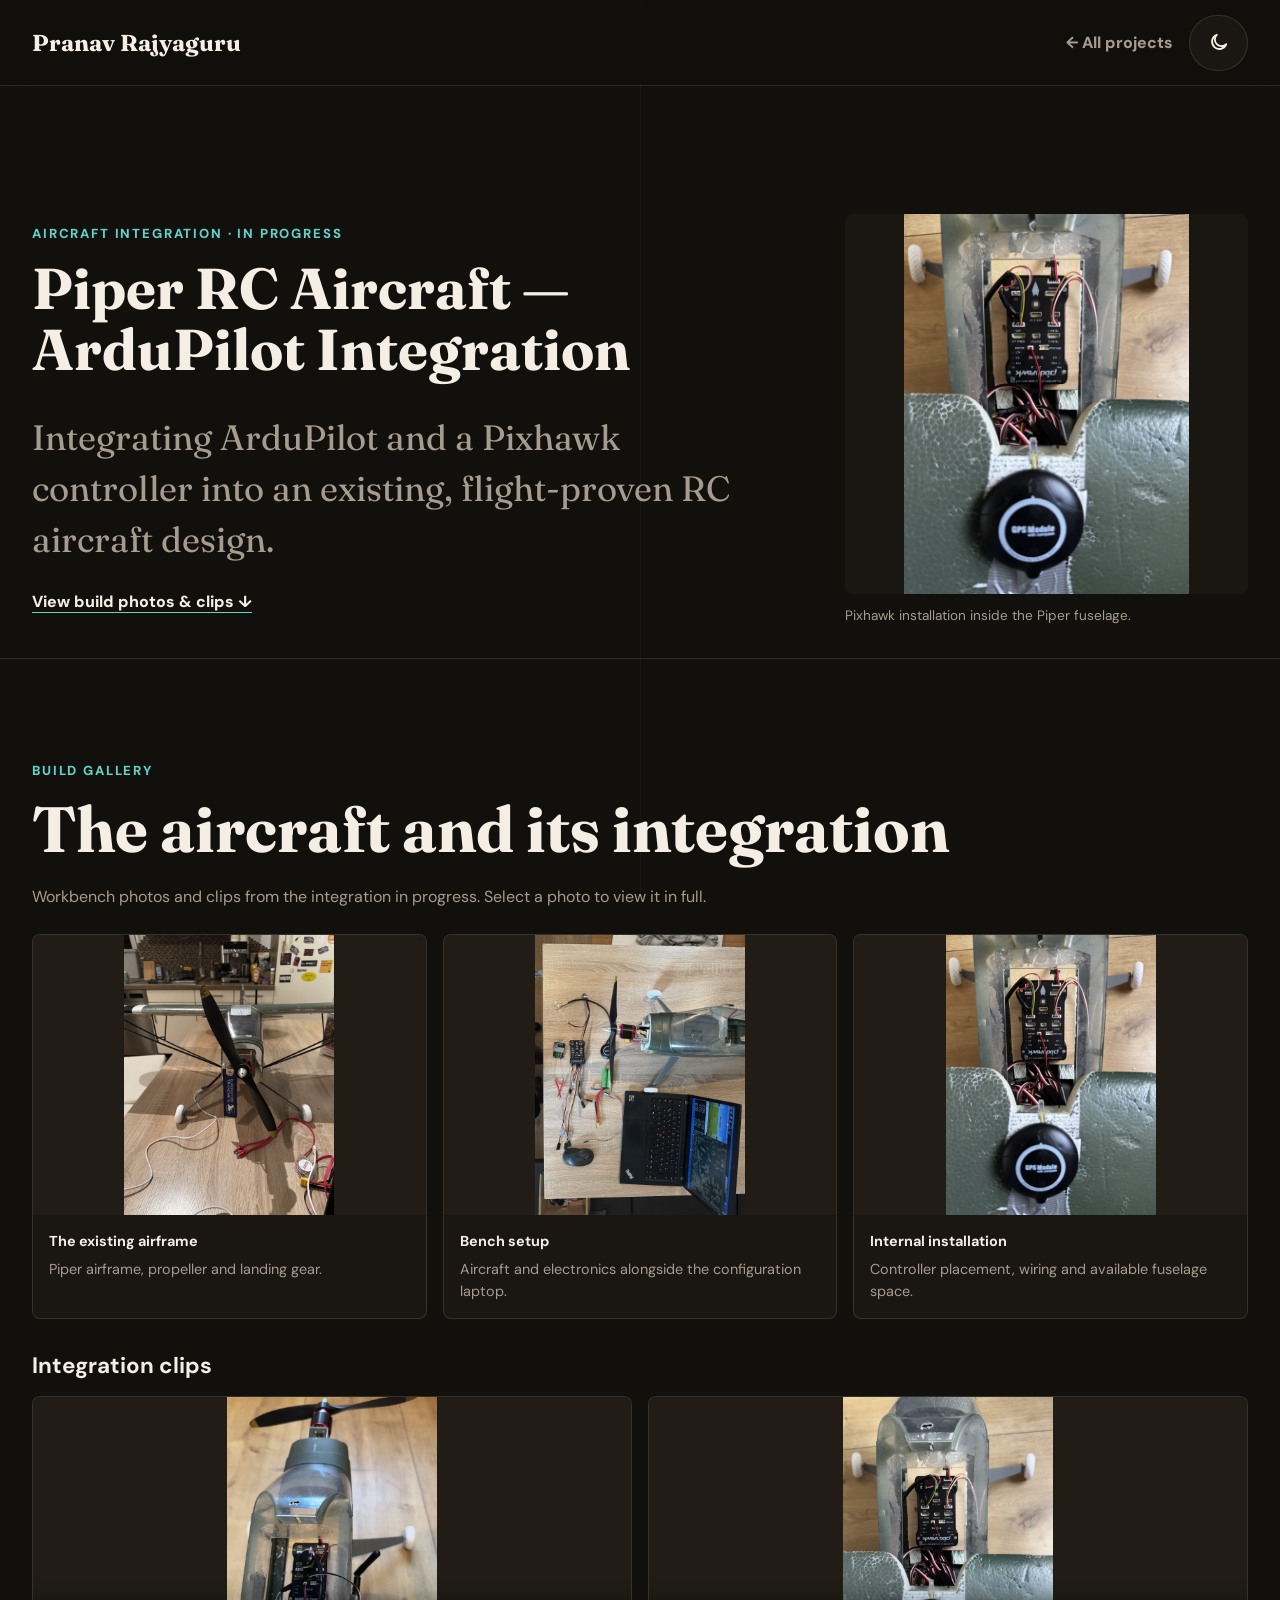
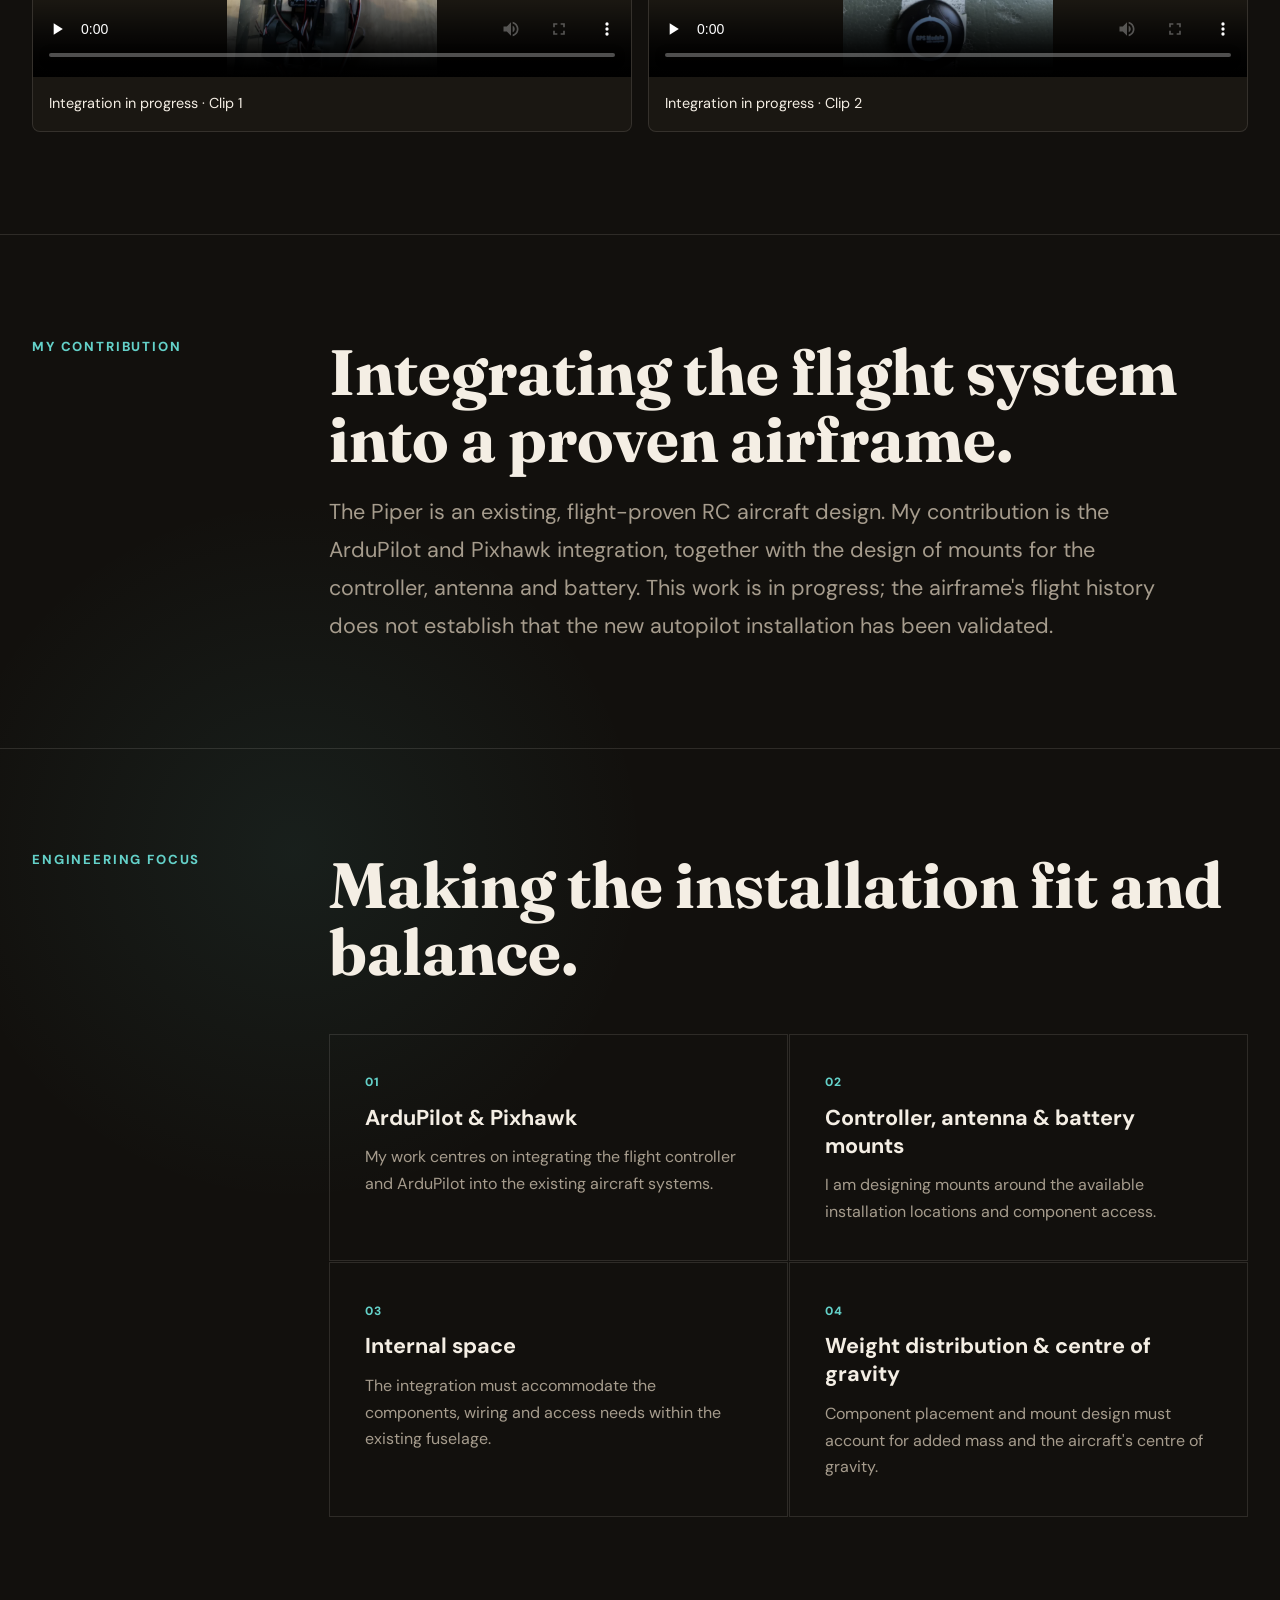
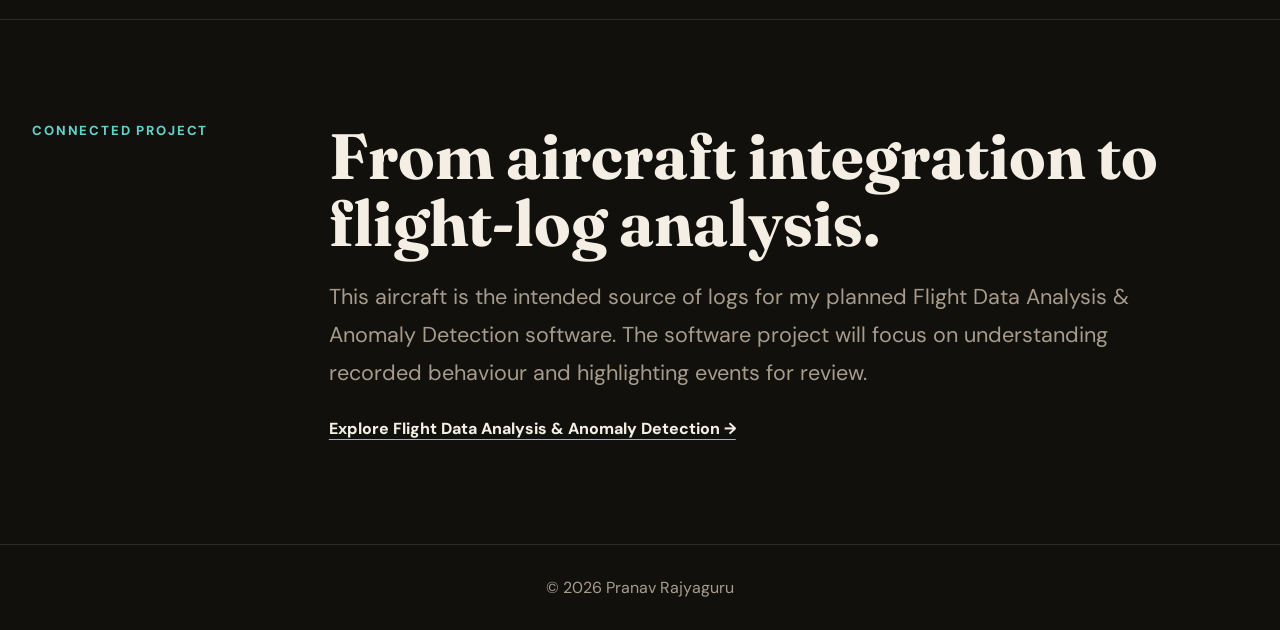
==== commit cef31b55: "Add supplied Piper photos and clips in a compact responsive gallery" ====
--- a/project-autonomous-uav.html
+++ b/project-autonomous-uav.html
@@ -8,8 +8,8 @@
   <link rel="preconnect" href="https://fonts.googleapis.com">
   <link rel="preconnect" href="https://fonts.gstatic.com" crossorigin>
   <link href="https://fonts.googleapis.com/css2?family=DM+Sans:wght@500;600;700;800&family=Fraunces:opsz,wght@9..144,600;9..144,700&display=swap" rel="stylesheet">
-  <link rel="stylesheet" href="style.css?v=20260913-projects">
-  <link rel="stylesheet" href="project.css?v=20260913-projects">
+  <link rel="stylesheet" href="style.css?v=20260913-gallery">
+  <link rel="stylesheet" href="project.css?v=20260913-gallery">
 </head>
 <body>
   <header class="site-header">
@@ -27,14 +27,33 @@
   </header>
 
   <main>
-    <section class="project-hero"><div class="project-page-shell">
-      <p class="project-label">Aircraft integration ? In progress</p>
-      <h1>Piper RC Aircraft ? ArduPilot Integration</h1>
-      <p class="project-intro">Integrating ArduPilot and a Pixhawk controller into an existing, flight-proven RC aircraft design.</p>
-      <figure class="aircraft-figure"><img class="project-hero-image aircraft-photo" src="assets/project-cover.jpg" alt="RC aircraft on a grass field with a radio transmitter in the foreground"><figcaption>Aircraft media from the portfolio archive.</figcaption></figure>
+    <section class="project-hero"><div class="project-page-shell piper-hero-grid">
+      <div>
+        <p class="project-label">Aircraft integration &middot; In progress</p>
+        <h1>Piper RC Aircraft &mdash; ArduPilot Integration</h1>
+        <p class="project-intro">Integrating ArduPilot and a Pixhawk controller into an existing, flight-proven RC aircraft design.</p>
+        <a class="case-study-link" href="#gallery">View build photos &amp; clips &#8595;</a>
+      </div>
+      <figure class="aircraft-figure"><img class="piper-hero-photo" src="assets/piper/piper-9751.jpg" width="1200" height="1600" alt="Pixhawk controller and GPS module inside the open Piper fuselage"><figcaption>Pixhawk installation inside the Piper fuselage.</figcaption></figure>
     </div></section>
-<section class="project-page-section"><div class="project-page-shell story-grid"><p class="section-kicker">My contribution</p><div><h2>Integrating the flight system into a proven airframe.</h2><p>The Piper is an existing, flight-proven RC aircraft design. My contribution is the ArduPilot and Pixhawk integration, together with the design of mounts for the controller, antenna and battery. This work is in progress; the airframe?s flight history does not establish that the new autopilot installation has been validated.</p></div></div></section>
-<section class="project-page-section"><div class="project-page-shell story-grid"><p class="section-kicker">Engineering focus</p><div><h2>Making the installation fit and balance.</h2><div class="project-page-phases"><article><span>01</span><h3>ArduPilot &amp; Pixhawk</h3><p>My work centres on integrating the flight controller and ArduPilot into the existing aircraft systems.</p></article><article><span>02</span><h3>Controller, antenna &amp; battery mounts</h3><p>I am designing mounts around the available installation locations and component access.</p></article><article><span>03</span><h3>Internal space</h3><p>The integration must accommodate the components, wiring and access needs within the existing fuselage.</p></article><article><span>04</span><h3>Weight distribution &amp; centre of gravity</h3><p>Component placement and mount design must account for added mass and the aircraft?s centre of gravity.</p></article></div></div></div></section>
+    <section class="project-page-section" id="gallery">
+      <div class="project-page-shell">
+        <div class="gallery-heading"><div><p class="section-kicker">Build gallery</p><h2>The aircraft and its integration</h2></div></div>
+        <p class="gallery-intro">Workbench photos and clips from the integration in progress. Select a photo to view it in full.</p>
+        <div class="piper-photo-grid">
+          <figure><a href="assets/piper/piper-9458.jpg" target="_blank" rel="noopener"><img src="assets/piper/piper-9458.jpg" width="1200" height="1600" alt="Front view of the Piper on a workbench" loading="lazy"></a><figcaption><strong>The existing airframe</strong><span>Piper airframe, propeller and landing gear.</span></figcaption></figure>
+          <figure><a href="assets/piper/piper-9487.jpg" target="_blank" rel="noopener"><img src="assets/piper/piper-9487.jpg" width="1200" height="1600" alt="Piper beside a Pixhawk controller, receiver, battery and laptop" loading="lazy"></a><figcaption><strong>Bench setup</strong><span>Aircraft and electronics alongside the configuration laptop.</span></figcaption></figure>
+          <figure><a href="assets/piper/piper-9751.jpg" target="_blank" rel="noopener"><img src="assets/piper/piper-9751.jpg" width="1200" height="1600" alt="Pixhawk mounted in the open fuselage with wiring and a GPS module" loading="lazy"></a><figcaption><strong>Internal installation</strong><span>Controller placement, wiring and available fuselage space.</span></figcaption></figure>
+        </div>
+        <h3 class="clips-heading">Integration clips</h3>
+        <div class="piper-video-grid">
+          <figure><video controls playsinline preload="none" poster="assets/piper/piper-9653-poster.jpg" aria-label="Piper integration clip 1"><source src="assets/piper/piper-9653.mp4" type="video/mp4"><a href="assets/piper/piper-9653.mp4">Download integration clip 1</a></video><figcaption>Integration in progress &middot; Clip 1</figcaption></figure>
+          <figure><video controls playsinline preload="none" poster="assets/piper/piper-9748-poster.jpg" aria-label="Piper integration clip 2"><source src="assets/piper/piper-9748.mp4" type="video/mp4"><a href="assets/piper/piper-9748.mp4">Download integration clip 2</a></video><figcaption>Integration in progress &middot; Clip 2</figcaption></figure>
+        </div>
+      </div>
+    </section>
+<section class="project-page-section"><div class="project-page-shell story-grid"><p class="section-kicker">My contribution</p><div><h2>Integrating the flight system into a proven airframe.</h2><p>The Piper is an existing, flight-proven RC aircraft design. My contribution is the ArduPilot and Pixhawk integration, together with the design of mounts for the controller, antenna and battery. This work is in progress; the airframe's flight history does not establish that the new autopilot installation has been validated.</p></div></div></section>
+<section class="project-page-section"><div class="project-page-shell story-grid"><p class="section-kicker">Engineering focus</p><div><h2>Making the installation fit and balance.</h2><div class="project-page-phases"><article><span>01</span><h3>ArduPilot &amp; Pixhawk</h3><p>My work centres on integrating the flight controller and ArduPilot into the existing aircraft systems.</p></article><article><span>02</span><h3>Controller, antenna &amp; battery mounts</h3><p>I am designing mounts around the available installation locations and component access.</p></article><article><span>03</span><h3>Internal space</h3><p>The integration must accommodate the components, wiring and access needs within the existing fuselage.</p></article><article><span>04</span><h3>Weight distribution &amp; centre of gravity</h3><p>Component placement and mount design must account for added mass and the aircraft's centre of gravity.</p></article></div></div></div></section>
 <section class="project-page-section"><div class="project-page-shell story-grid"><p class="section-kicker">Connected project</p><div><h2>From aircraft integration to flight-log analysis.</h2><p>This aircraft is the intended source of logs for my planned Flight Data Analysis &amp; Anomaly Detection software. The software project will focus on understanding recorded behaviour and highlighting events for review.</p><a class="case-study-link" href="project-flight-data.html">Explore Flight Data Analysis &amp; Anomaly Detection &#8594;</a></div></div></section>
   </main>
   <footer class="footer"><p>&copy; <span id="currentYear"></span> Pranav Rajyaguru</p></footer>
--- a/project.css
+++ b/project.css
@@ -168,9 +168,92 @@
 
 .project-gallery img {
   aspect-ratio: 4 / 3;
-  height: 100%;
+  height: auto;
+  max-height: 360px;
   object-fit: cover;
   width: 100%;
+}
+
+.piper-hero-grid {
+  display: grid;
+  grid-template-columns: minmax(0, 1.3fr) minmax(0, 0.7fr);
+  align-items: center;
+  gap: clamp(2rem, 5vw, 4rem);
+}
+
+.piper-hero-grid h1 {
+  font-size: clamp(2.4rem, 4.5vw, 4.6rem);
+  line-height: 1.06;
+}
+
+.piper-hero-photo {
+  width: 100%;
+  height: 380px;
+  object-fit: contain;
+  background: var(--panel);
+  border-radius: 8px;
+}
+
+.piper-photo-grid,
+.piper-video-grid {
+  display: grid;
+  gap: 1rem;
+  grid-template-columns: repeat(3, minmax(0, 1fr));
+}
+
+.piper-video-grid {
+  grid-template-columns: repeat(2, minmax(0, 1fr));
+}
+
+.piper-photo-grid figure,
+.piper-video-grid figure {
+  background: var(--panel);
+  border: 1px solid var(--line);
+  border-radius: 8px;
+  overflow: hidden;
+  min-width: 0;
+}
+
+.piper-photo-grid img,
+.piper-video-grid video {
+  display: block;
+  width: 100%;
+  height: 280px;
+  object-fit: contain;
+  background: var(--panel-strong);
+}
+
+.piper-photo-grid a {
+  display: block;
+}
+
+.piper-photo-grid a:focus-visible {
+  outline: 3px solid var(--accent);
+  outline-offset: -3px;
+}
+
+.piper-photo-grid figcaption,
+.piper-video-grid figcaption {
+  padding: 1rem;
+  font-size: 0.9rem;
+  line-height: 1.5;
+}
+
+.piper-photo-grid figcaption span {
+  display: block;
+  color: var(--muted);
+  margin-top: 0.4rem;
+}
+
+.gallery-intro {
+  color: var(--muted);
+  line-height: 1.6;
+  margin-bottom: 1.5rem;
+}
+
+.clips-heading {
+  font-size: 1.4rem;
+  margin: 2rem 0 1rem;
 }
 
 .gallery-wide {
@@ -203,6 +286,15 @@
 }
 
 @media (max-width: 760px) {
+  .piper-hero-grid,
+  .piper-photo-grid,
+  .piper-video-grid {
+    grid-template-columns: minmax(0, 1fr);
+  }
+
+  .piper-hero-photo {
+    height: 300px;
+  }
   .project-nav {
     flex-wrap: wrap;
     gap: 0.75rem;
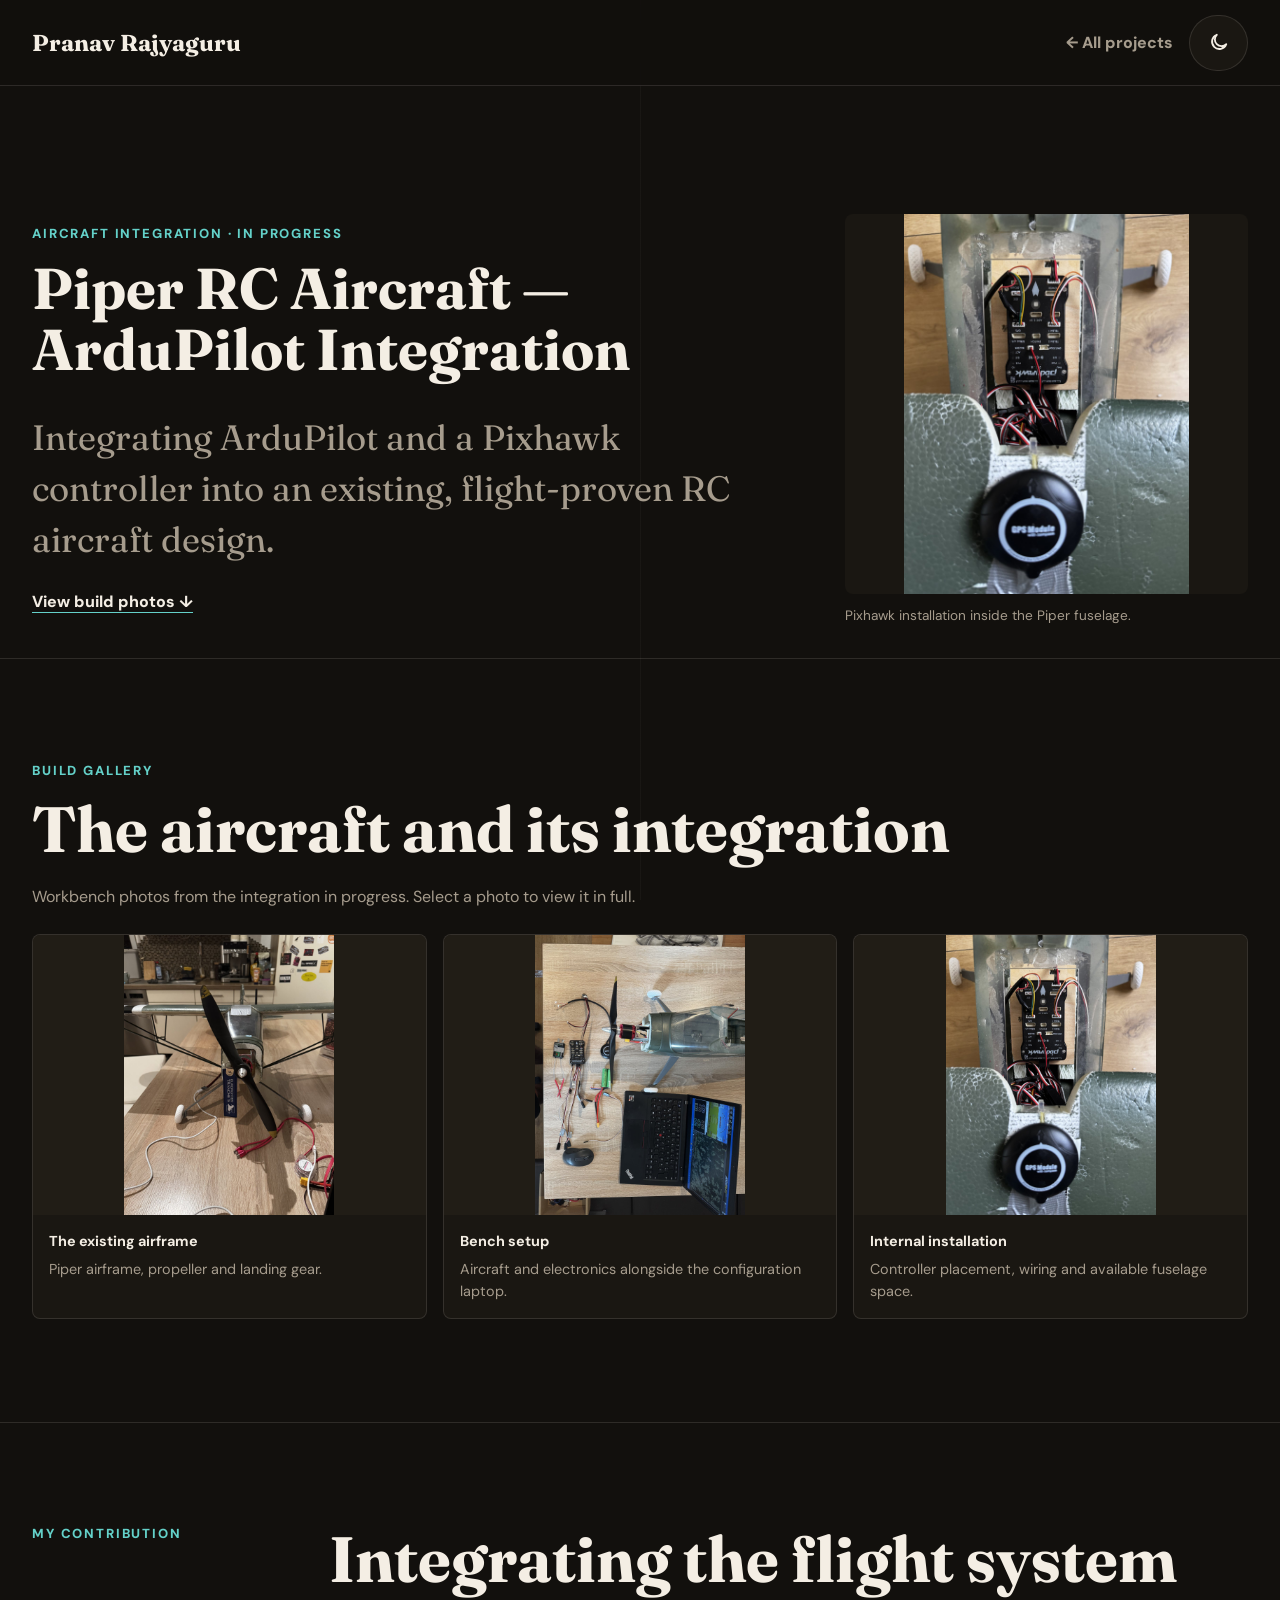
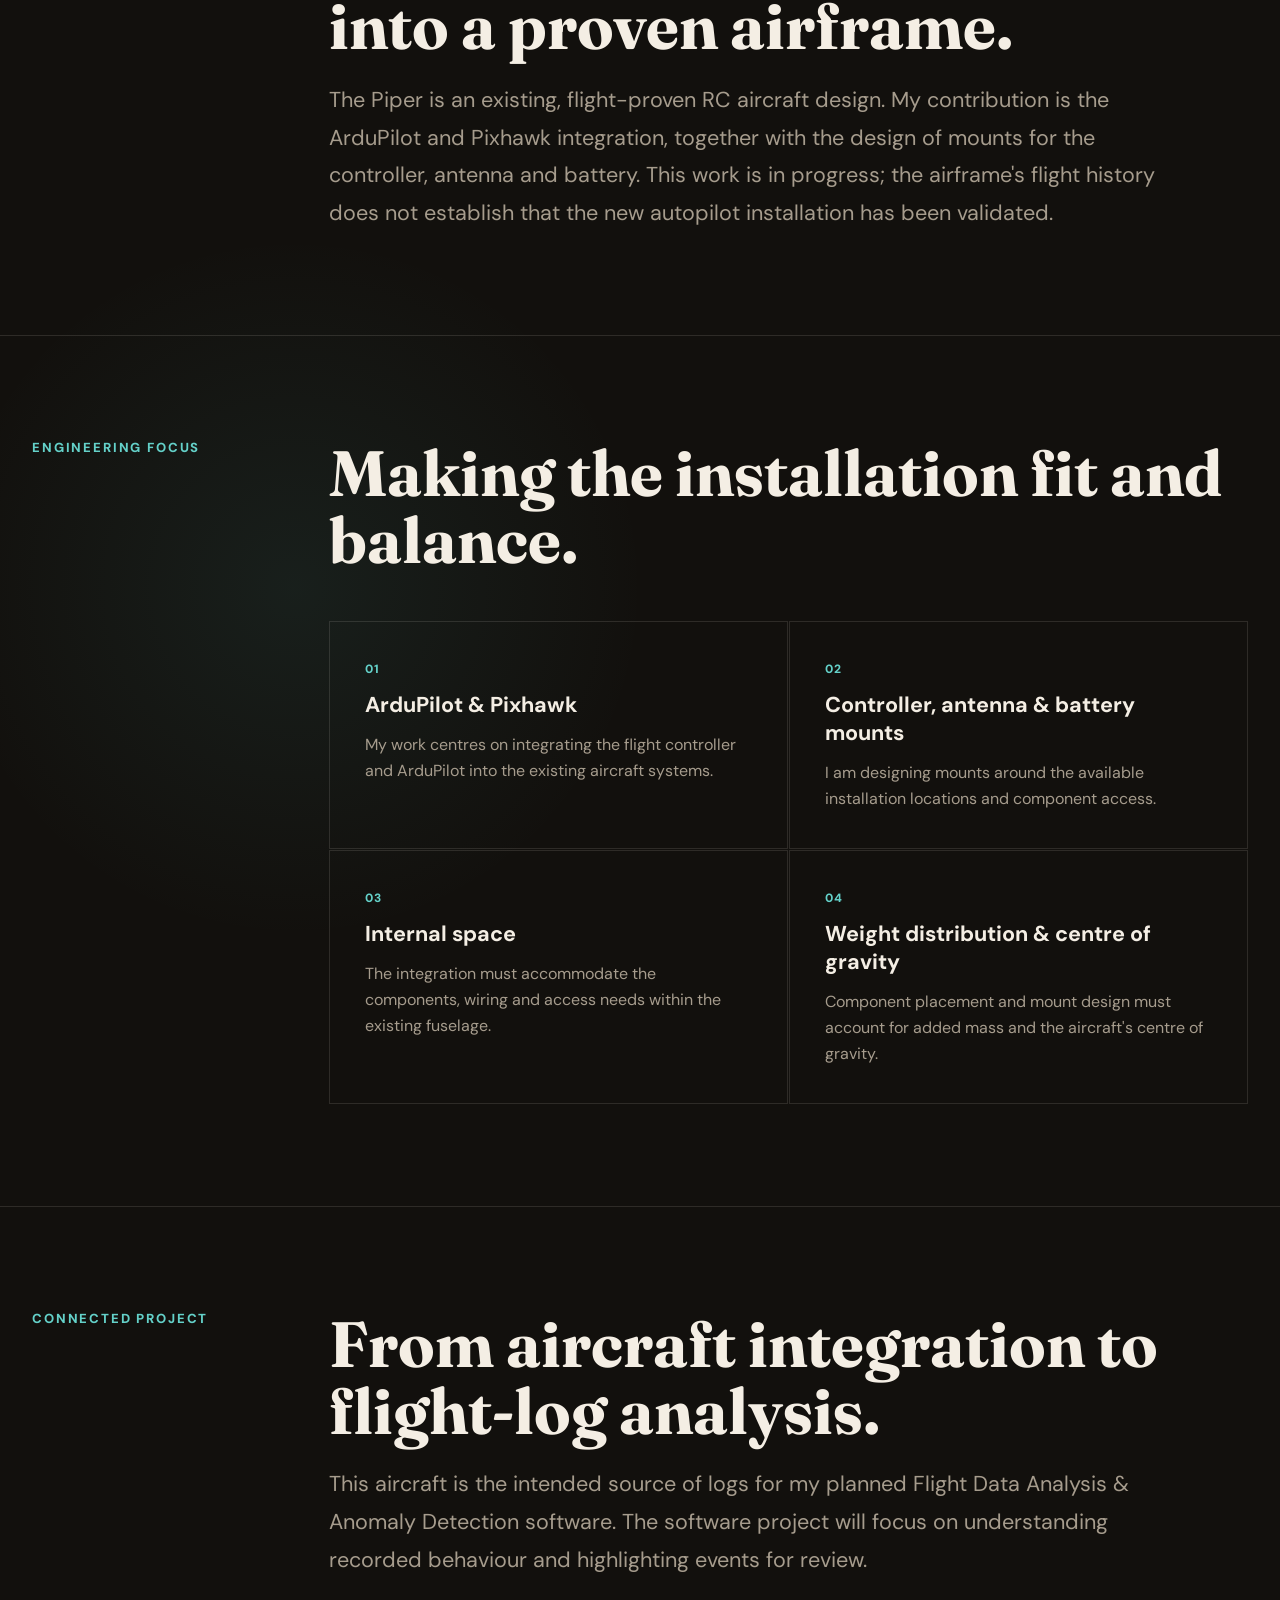
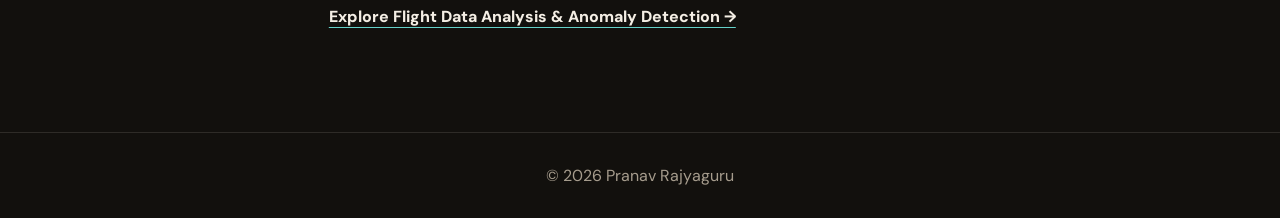
==== commit 5aedef1c: "Remove videos from Piper project gallery" ====
--- a/project-autonomous-uav.html
+++ b/project-autonomous-uav.html
@@ -32,23 +32,18 @@
         <p class="project-label">Aircraft integration &middot; In progress</p>
         <h1>Piper RC Aircraft &mdash; ArduPilot Integration</h1>
         <p class="project-intro">Integrating ArduPilot and a Pixhawk controller into an existing, flight-proven RC aircraft design.</p>
-        <a class="case-study-link" href="#gallery">View build photos &amp; clips &#8595;</a>
+        <a class="case-study-link" href="#gallery">View build photos &#8595;</a>
       </div>
       <figure class="aircraft-figure"><img class="piper-hero-photo" src="assets/piper/piper-9751.jpg" width="1200" height="1600" alt="Pixhawk controller and GPS module inside the open Piper fuselage"><figcaption>Pixhawk installation inside the Piper fuselage.</figcaption></figure>
     </div></section>
     <section class="project-page-section" id="gallery">
       <div class="project-page-shell">
         <div class="gallery-heading"><div><p class="section-kicker">Build gallery</p><h2>The aircraft and its integration</h2></div></div>
-        <p class="gallery-intro">Workbench photos and clips from the integration in progress. Select a photo to view it in full.</p>
+        <p class="gallery-intro">Workbench photos from the integration in progress. Select a photo to view it in full.</p>
         <div class="piper-photo-grid">
           <figure><a href="assets/piper/piper-9458.jpg" target="_blank" rel="noopener"><img src="assets/piper/piper-9458.jpg" width="1200" height="1600" alt="Front view of the Piper on a workbench" loading="lazy"></a><figcaption><strong>The existing airframe</strong><span>Piper airframe, propeller and landing gear.</span></figcaption></figure>
           <figure><a href="assets/piper/piper-9487.jpg" target="_blank" rel="noopener"><img src="assets/piper/piper-9487.jpg" width="1200" height="1600" alt="Piper beside a Pixhawk controller, receiver, battery and laptop" loading="lazy"></a><figcaption><strong>Bench setup</strong><span>Aircraft and electronics alongside the configuration laptop.</span></figcaption></figure>
           <figure><a href="assets/piper/piper-9751.jpg" target="_blank" rel="noopener"><img src="assets/piper/piper-9751.jpg" width="1200" height="1600" alt="Pixhawk mounted in the open fuselage with wiring and a GPS module" loading="lazy"></a><figcaption><strong>Internal installation</strong><span>Controller placement, wiring and available fuselage space.</span></figcaption></figure>
-        </div>
-        <h3 class="clips-heading">Integration clips</h3>
-        <div class="piper-video-grid">
-          <figure><video controls playsinline preload="none" poster="assets/piper/piper-9653-poster.jpg" aria-label="Piper integration clip 1"><source src="assets/piper/piper-9653.mp4" type="video/mp4"><a href="assets/piper/piper-9653.mp4">Download integration clip 1</a></video><figcaption>Integration in progress &middot; Clip 1</figcaption></figure>
-          <figure><video controls playsinline preload="none" poster="assets/piper/piper-9748-poster.jpg" aria-label="Piper integration clip 2"><source src="assets/piper/piper-9748.mp4" type="video/mp4"><a href="assets/piper/piper-9748.mp4">Download integration clip 2</a></video><figcaption>Integration in progress &middot; Clip 2</figcaption></figure>
         </div>
       </div>
     </section>
--- a/project.css
+++ b/project.css
@@ -194,19 +194,13 @@
   border-radius: 8px;
 }
 
-.piper-photo-grid,
-.piper-video-grid {
+.piper-photo-grid {
   display: grid;
   gap: 1rem;
   grid-template-columns: repeat(3, minmax(0, 1fr));
 }
 
-.piper-video-grid {
-  grid-template-columns: repeat(2, minmax(0, 1fr));
-}
-
-.piper-photo-grid figure,
-.piper-video-grid figure {
+.piper-photo-grid figure {
   background: var(--panel);
   border: 1px solid var(--line);
   border-radius: 8px;
@@ -214,8 +208,7 @@
   min-width: 0;
 }
 
-.piper-photo-grid img,
-.piper-video-grid video {
+.piper-photo-grid img {
   display: block;
   width: 100%;
   height: 280px;
@@ -232,8 +225,7 @@
   outline-offset: -3px;
 }
 
-.piper-photo-grid figcaption,
-.piper-video-grid figcaption {
+.piper-photo-grid figcaption {
   padding: 1rem;
   font-size: 0.9rem;
   line-height: 1.5;
@@ -249,11 +241,6 @@
   color: var(--muted);
   line-height: 1.6;
   margin-bottom: 1.5rem;
-}
-
-.clips-heading {
-  font-size: 1.4rem;
-  margin: 2rem 0 1rem;
 }
 
 .gallery-wide {
@@ -287,8 +274,7 @@
 
 @media (max-width: 760px) {
   .piper-hero-grid,
-  .piper-photo-grid,
-  .piper-video-grid {
+  .piper-photo-grid {
     grid-template-columns: minmax(0, 1fr);
   }
 
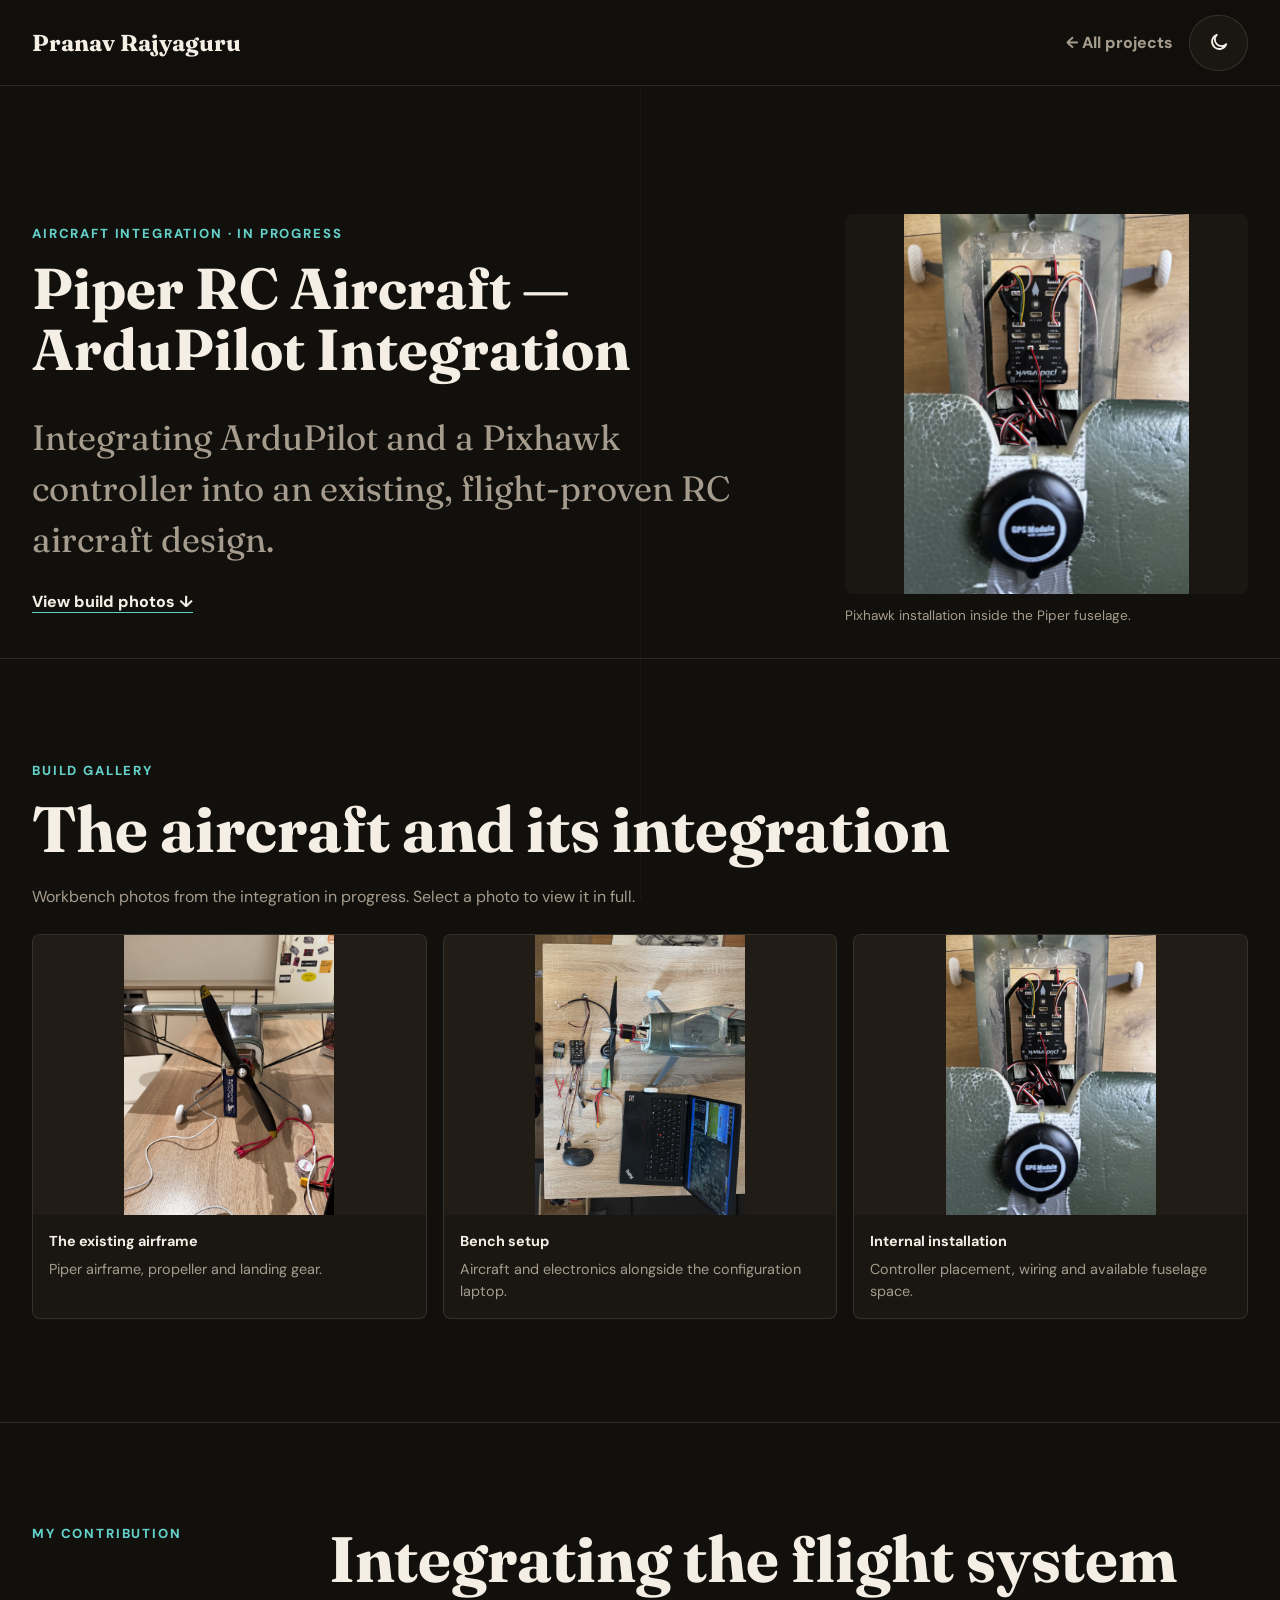
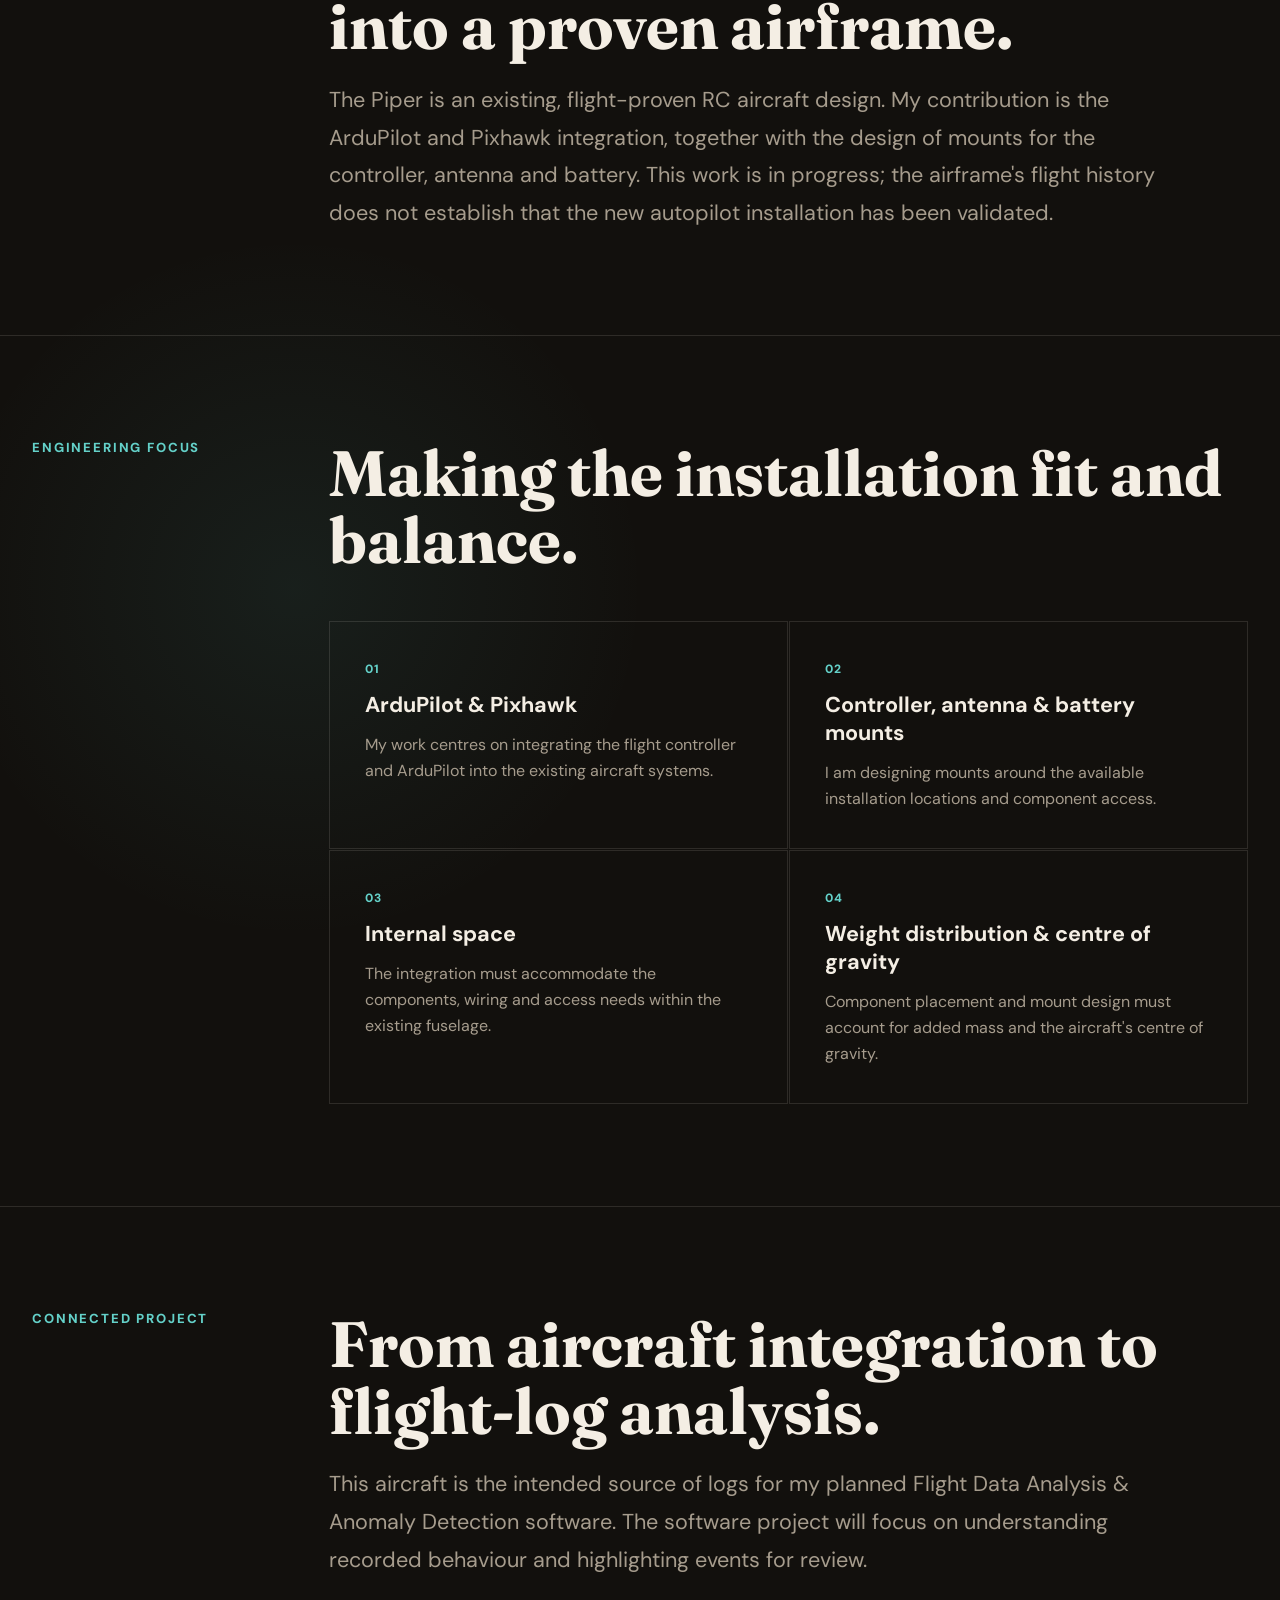
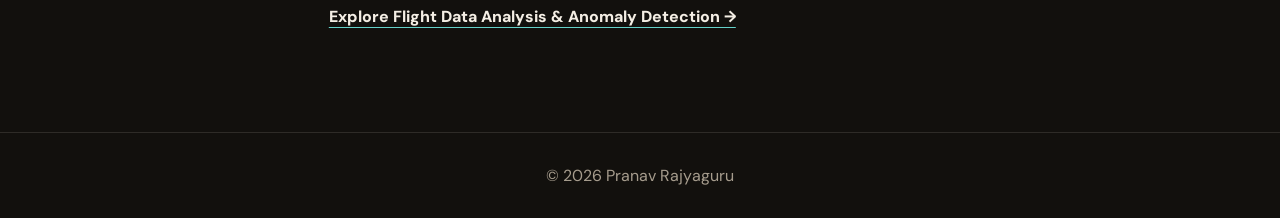
==== commit 96e020b0: "Clean marked kitchen background from Piper aircraft photo" ====
--- a/project-autonomous-uav.html
+++ b/project-autonomous-uav.html
@@ -41,7 +41,7 @@
         <div class="gallery-heading"><div><p class="section-kicker">Build gallery</p><h2>The aircraft and its integration</h2></div></div>
         <p class="gallery-intro">Workbench photos from the integration in progress. Select a photo to view it in full.</p>
         <div class="piper-photo-grid">
-          <figure><a href="assets/piper/piper-9458.jpg" target="_blank" rel="noopener"><img src="assets/piper/piper-9458.jpg" width="1200" height="1600" alt="Front view of the Piper on a workbench" loading="lazy"></a><figcaption><strong>The existing airframe</strong><span>Piper airframe, propeller and landing gear.</span></figcaption></figure>
+          <figure><a href="assets/piper/piper-9458-clean.png" target="_blank" rel="noopener"><img src="assets/piper/piper-9458-clean.png" width="1086" height="1448" alt="Front view of the Piper on a workbench" loading="lazy"></a><figcaption><strong>The existing airframe</strong><span>Piper airframe, propeller and landing gear.</span></figcaption></figure>
           <figure><a href="assets/piper/piper-9487.jpg" target="_blank" rel="noopener"><img src="assets/piper/piper-9487.jpg" width="1200" height="1600" alt="Piper beside a Pixhawk controller, receiver, battery and laptop" loading="lazy"></a><figcaption><strong>Bench setup</strong><span>Aircraft and electronics alongside the configuration laptop.</span></figcaption></figure>
           <figure><a href="assets/piper/piper-9751.jpg" target="_blank" rel="noopener"><img src="assets/piper/piper-9751.jpg" width="1200" height="1600" alt="Pixhawk mounted in the open fuselage with wiring and a GPS module" loading="lazy"></a><figcaption><strong>Internal installation</strong><span>Controller placement, wiring and available fuselage space.</span></figcaption></figure>
         </div>
